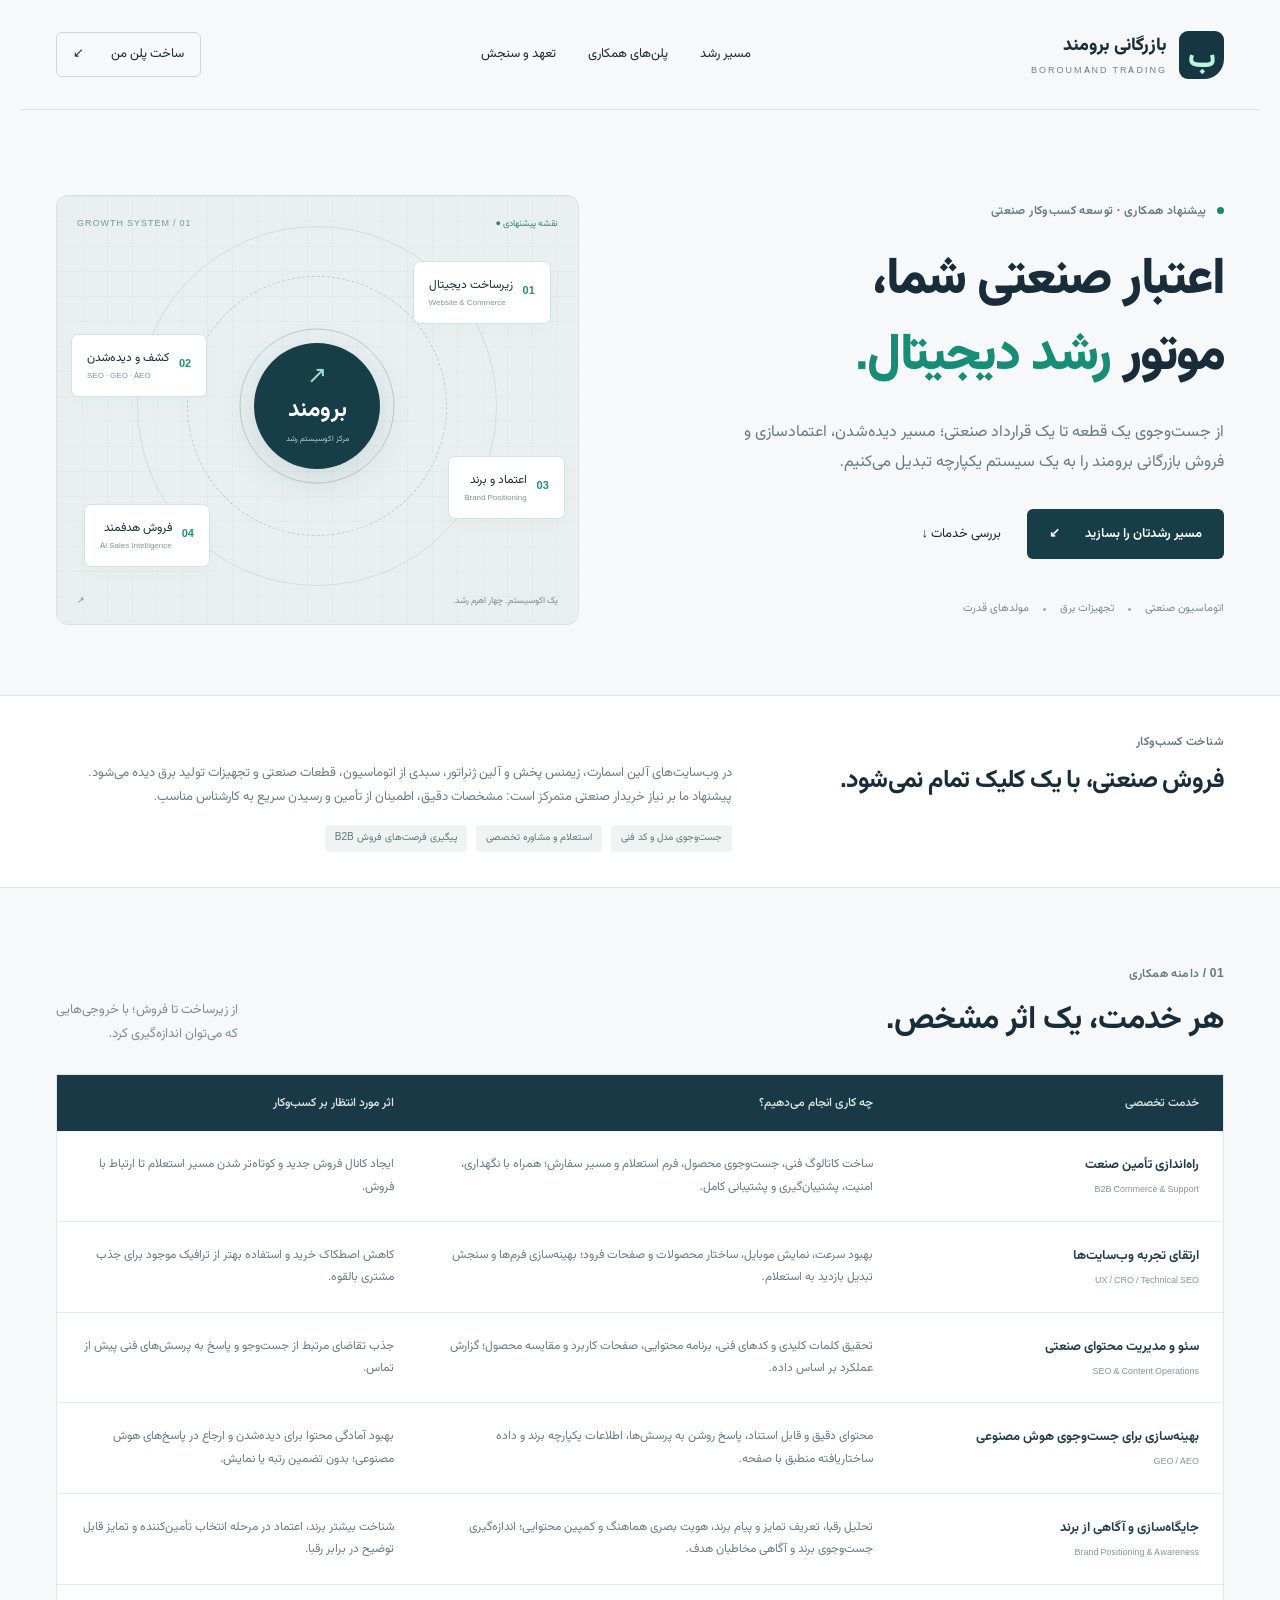
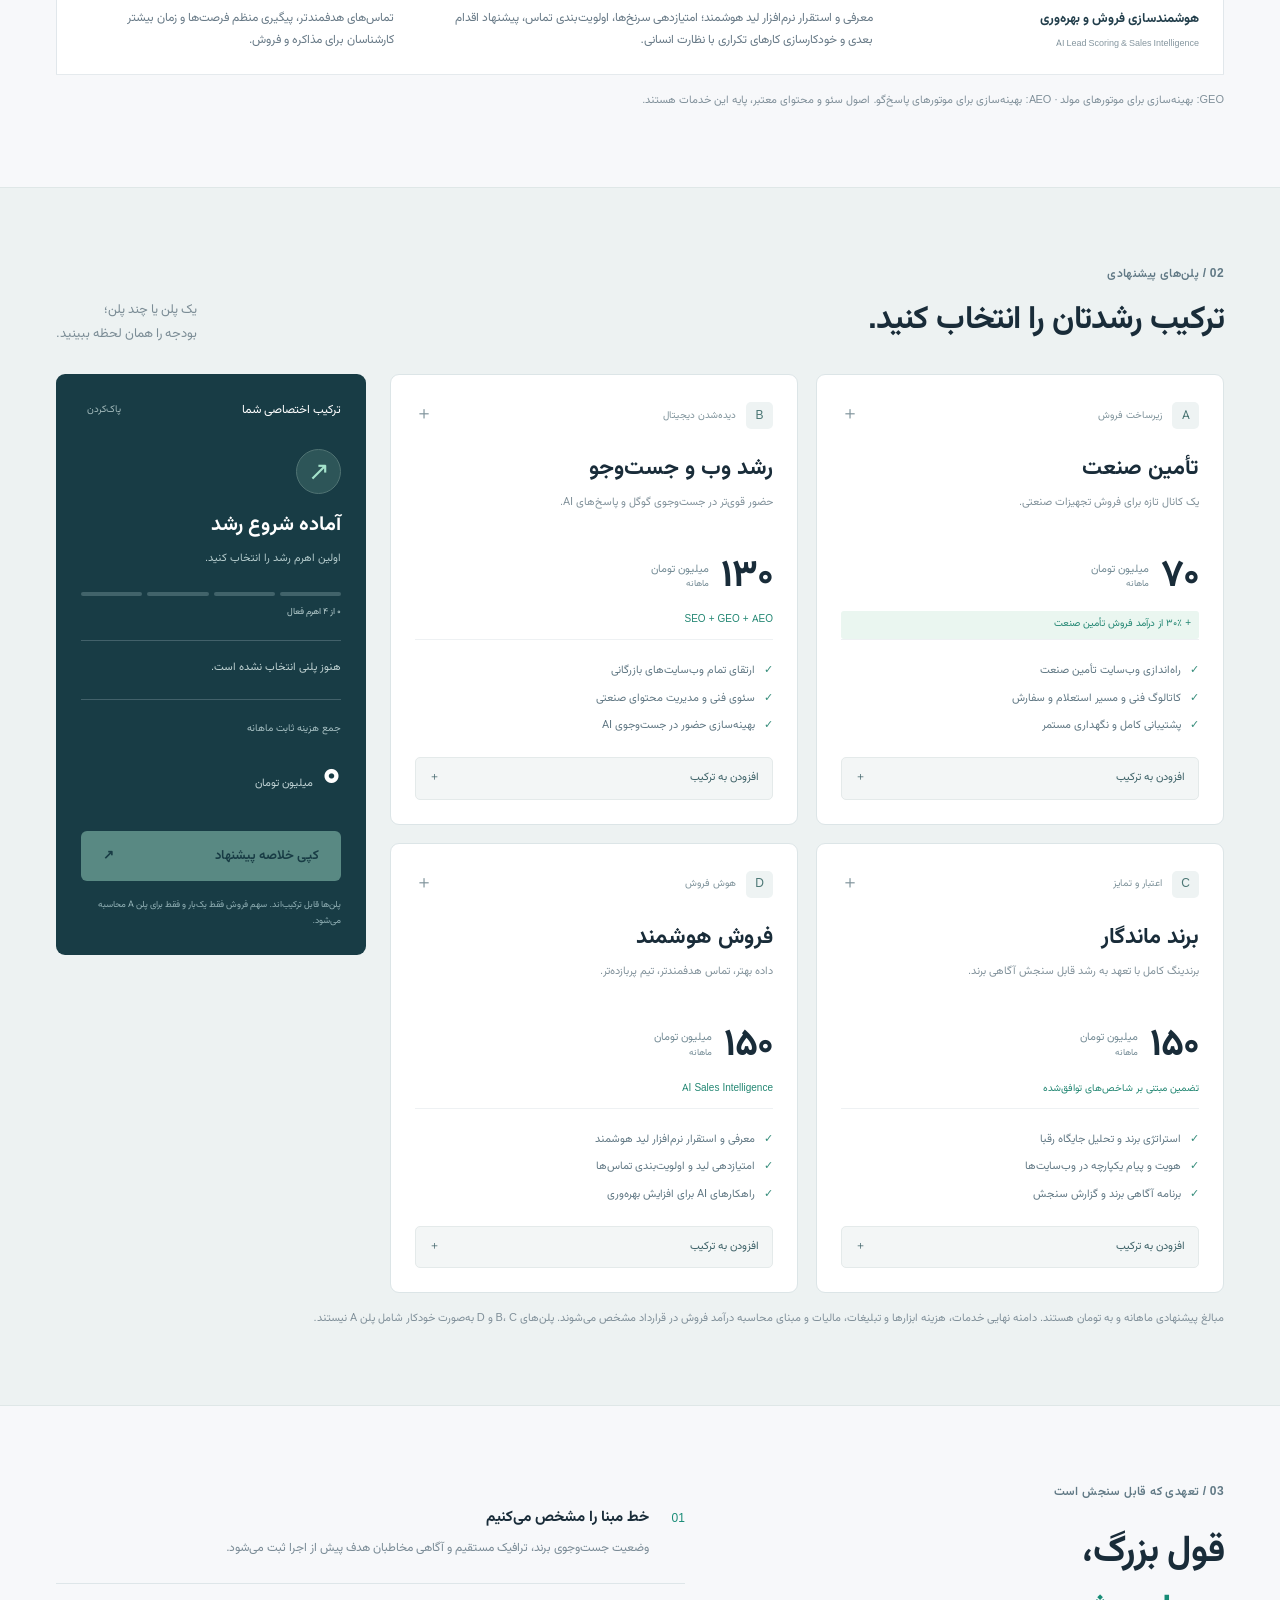
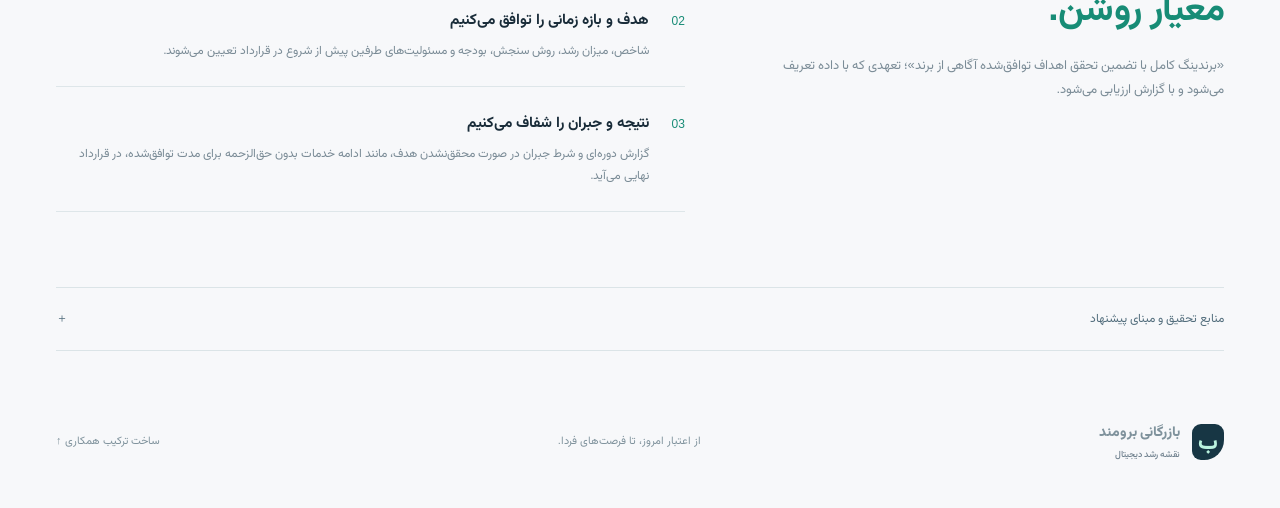
==== index.html @ 5b9aee3d "Replace template with Boroumand digital growth proposal" ====
<!doctype html>
<html lang="fa" dir="rtl">
<head><meta charset="utf-8"><meta name="viewport" content="width=device-width,initial-scale=1"><meta name="robots" content="noindex,nofollow"><meta name="description" content="پیشنهاد همکاری برای توسعه دیجیتال و فروش هوشمند بازرگانی برومند"><title>بازرگانی برومند | نقشه رشد دیجیتال</title><link rel="stylesheet" href="style.css"><script src="app.js" defer></script></head>
<body>
<header class="nav wrap"><a class="brand" href="#"><span class="logo">ب</span><span>بازرگانی برومند<small>BOROUMAND TRADING</small></span></a><nav aria-label="ناوبری اصلی"><a href="#services">مسیر رشد</a><a href="#plans">پلن‌های همکاری</a><a href="#commitment">تعهد و سنجش</a></nav><a class="nav-cta" href="#plans">ساخت پلن من <span>↙</span></a></header>
<main>
<section class="hero wrap"><div class="hero-copy"><p class="eyebrow"><span class="dot"></span> پیشنهاد همکاری · توسعه کسب‌وکار صنعتی</p><h1>اعتبار صنعتی شما،<br>موتور <em>رشد دیجیتال.</em></h1><p class="intro">از جست‌وجوی یک قطعه تا یک قرارداد صنعتی؛ مسیر دیده‌شدن، اعتمادسازی و فروش بازرگانی برومند را به یک سیستم یکپارچه تبدیل می‌کنیم.</p><div class="hero-actions"><a class="primary" href="#plans">مسیر رشدتان را بسازید <span>↙</span></a><a class="text-link" href="#services">بررسی خدمات ↓</a></div><div class="hero-foot"><span>اتوماسیون صنعتی</span><i></i><span>تجهیزات برق</span><i></i><span>مولدهای قدرت</span></div></div><div class="blueprint" aria-label="مسیر پیشنهادی رشد از زیرساخت تا فروش"><div class="diagram-top"><span>GROWTH SYSTEM / 01</span><span class="live">● نقشه پیشنهادی</span></div><div class="orbit o1"></div><div class="orbit o2"></div><div class="orbit o3"></div><div class="core"><span>↗</span><b>برومند</b><small>مرکز اکوسیستم رشد</small></div><div class="node n1"><b>01</b><span>زیرساخت دیجیتال<small>Website & Commerce</small></span></div><div class="node n2"><b>02</b><span>کشف و دیده‌شدن<small>SEO · GEO · AEO</small></span></div><div class="node n3"><b>03</b><span>اعتماد و برند<small>Brand Positioning</small></span></div><div class="node n4"><b>04</b><span>فروش هدفمند<small>AI Sales Intelligence</small></span></div><div class="diagram-bottom">یک اکوسیستم. چهار اهرم رشد. <span>↗</span></div></div></section>
<section class="context"><div class="wrap context-inner"><p class="eyebrow">شناخت کسب‌وکار</p><h2>فروش صنعتی، با یک کلیک تمام نمی‌شود.</h2><p>در وب‌سایت‌های آلین اسمارت، زیمنس پخش و آلین ژنراتور، سبدی از اتوماسیون، قطعات صنعتی و تجهیزات تولید برق دیده می‌شود. پیشنهاد ما بر نیاز خریدار صنعتی متمرکز است: مشخصات دقیق، اطمینان از تأمین و رسیدن سریع به کارشناس مناسب.</p><div class="context-tags"><span>جست‌وجوی مدل و کد فنی</span><span>استعلام و مشاوره تخصصی</span><span>پیگیری فرصت‌های فروش B2B</span></div></div></section>
<section id="services" class="wrap section"><div class="section-heading"><div><p class="eyebrow">01 / دامنه همکاری</p><h2>هر خدمت، یک اثر مشخص.</h2></div><p>از زیرساخت تا فروش؛ با خروجی‌هایی<br>که می‌توان اندازه‌گیری کرد.</p></div><div class="table-scroll"><table><thead><tr><th>خدمت تخصصی</th><th>چه کاری انجام می‌دهیم؟</th><th>اثر مورد انتظار بر کسب‌وکار</th></tr></thead><tbody>
<tr><td><b>راه‌اندازی تأمین صنعت</b><small>B2B Commerce & Support</small></td><td>ساخت کاتالوگ فنی، جست‌وجوی محصول، فرم استعلام و مسیر سفارش؛ همراه با نگهداری، امنیت، پشتیبان‌گیری و پشتیبانی کامل.</td><td>ایجاد کانال فروش جدید و کوتاه‌تر شدن مسیر استعلام تا ارتباط با فروش.</td></tr>
<tr><td><b>ارتقای تجربه وب‌سایت‌ها</b><small>UX / CRO / Technical SEO</small></td><td>بهبود سرعت، نمایش موبایل، ساختار محصولات و صفحات فرود؛ بهینه‌سازی فرم‌ها و سنجش تبدیل بازدید به استعلام.</td><td>کاهش اصطکاک خرید و استفاده بهتر از ترافیک موجود برای جذب مشتری بالقوه.</td></tr>
<tr><td><b>سئو و مدیریت محتوای صنعتی</b><small>SEO & Content Operations</small></td><td>تحقیق کلمات کلیدی و کدهای فنی، برنامه محتوایی، صفحات کاربرد و مقایسه محصول؛ گزارش عملکرد بر اساس داده.</td><td>جذب تقاضای مرتبط از جست‌وجو و پاسخ به پرسش‌های فنی پیش از تماس.</td></tr>
<tr><td><b>بهینه‌سازی برای جست‌وجوی هوش مصنوعی</b><small>GEO / AEO</small></td><td>محتوای دقیق و قابل استناد، پاسخ روشن به پرسش‌ها، اطلاعات یکپارچه برند و داده ساختاریافته منطبق با صفحه.</td><td>بهبود آمادگی محتوا برای دیده‌شدن و ارجاع در پاسخ‌های هوش مصنوعی؛ بدون تضمین رتبه یا نمایش.</td></tr>
<tr><td><b>جایگاه‌سازی و آگاهی از برند</b><small>Brand Positioning & Awareness</small></td><td>تحلیل رقبا، تعریف تمایز و پیام برند، هویت بصری هماهنگ و کمپین محتوایی؛ اندازه‌گیری جست‌وجوی برند و آگاهی مخاطبان هدف.</td><td>شناخت بیشتر برند، اعتماد در مرحله انتخاب تأمین‌کننده و تمایز قابل توضیح در برابر رقبا.</td></tr>
<tr><td><b>هوشمندسازی فروش و بهره‌وری</b><small>AI Lead Scoring & Sales Intelligence</small></td><td>معرفی و استقرار نرم‌افزار لید هوشمند؛ امتیازدهی سرنخ‌ها، اولویت‌بندی تماس، پیشنهاد اقدام بعدی و خودکارسازی کارهای تکراری با نظارت انسانی.</td><td>تماس‌های هدفمندتر، پیگیری منظم فرصت‌ها و زمان بیشتر کارشناسان برای مذاکره و فروش.</td></tr>
</tbody></table></div><p class="table-note">GEO: بهینه‌سازی برای موتورهای مولد · AEO: بهینه‌سازی برای موتورهای پاسخ‌گو. اصول سئو و محتوای معتبر، پایه این خدمات هستند.</p></section>
<section id="plans" class="plans-section"><div class="wrap section"><div class="section-heading"><div><p class="eyebrow">02 / پلن‌های پیشنهادی</p><h2>ترکیب رشدتان را انتخاب کنید.</h2></div><p>یک پلن یا چند پلن؛<br>بودجه را همان لحظه ببینید.</p></div><div class="builder"><div class="plan-grid">
<article class="plan" data-plan="A"><div class="plan-top"><span class="plan-letter">A</span><span>زیرساخت فروش</span><span class="select-indicator">＋</span></div><h3>تأمین صنعت</h3><p>یک کانال تازه برای فروش تجهیزات صنعتی.</p><div class="price"><b>۷۰</b><span>میلیون تومان<small>ماهانه</small></span></div><div class="commission">+ ۳۰٪ از درآمد فروش تأمین صنعت</div><ul><li>راه‌اندازی وب‌سایت تأمین صنعت</li><li>کاتالوگ فنی و مسیر استعلام و سفارش</li><li>پشتیبانی کامل و نگهداری مستمر</li></ul><button class="choose" data-select="A" aria-pressed="false">افزودن به ترکیب <span>＋</span></button></article>
<article class="plan" data-plan="B"><div class="plan-top"><span class="plan-letter">B</span><span>دیده‌شدن دیجیتال</span><span class="select-indicator">＋</span></div><h3>رشد وب و جست‌وجو</h3><p>حضور قوی‌تر در جست‌وجوی گوگل و پاسخ‌های AI.</p><div class="price"><b>۱۳۰</b><span>میلیون تومان<small>ماهانه</small></span></div><div class="plan-label">SEO + GEO + AEO</div><ul><li>ارتقای تمام وب‌سایت‌های بازرگانی</li><li>سئوی فنی و مدیریت محتوای صنعتی</li><li>بهینه‌سازی حضور در جست‌وجوی AI</li></ul><button class="choose" data-select="B" aria-pressed="false">افزودن به ترکیب <span>＋</span></button></article>
<article class="plan" data-plan="C"><div class="plan-top"><span class="plan-letter">C</span><span>اعتبار و تمایز</span><span class="select-indicator">＋</span></div><h3>برند ماندگار</h3><p>برندینگ کامل با تعهد به رشد قابل سنجش آگاهی برند.</p><div class="price"><b>۱۵۰</b><span>میلیون تومان<small>ماهانه</small></span></div><div class="plan-label">تضمین مبتنی بر شاخص‌های توافق‌شده</div><ul><li>استراتژی برند و تحلیل جایگاه رقبا</li><li>هویت و پیام یکپارچه در وب‌سایت‌ها</li><li>برنامه آگاهی برند و گزارش سنجش</li></ul><button class="choose" data-select="C" aria-pressed="false">افزودن به ترکیب <span>＋</span></button></article>
<article class="plan" data-plan="D"><div class="plan-top"><span class="plan-letter">D</span><span>هوش فروش</span><span class="select-indicator">＋</span></div><h3>فروش هوشمند</h3><p>داده بهتر، تماس هدفمندتر، تیم پربازده‌تر.</p><div class="price"><b>۱۵۰</b><span>میلیون تومان<small>ماهانه</small></span></div><div class="plan-label">AI Sales Intelligence</div><ul><li>معرفی و استقرار نرم‌افزار لید هوشمند</li><li>امتیازدهی لید و اولویت‌بندی تماس‌ها</li><li>راهکارهای AI برای افزایش بهره‌وری</li></ul><button class="choose" data-select="D" aria-pressed="false">افزودن به ترکیب <span>＋</span></button></article>
</div><aside class="summary"><div class="summary-head"><span>ترکیب اختصاصی شما</span><button id="reset">پاک‌کردن</button></div><div class="level-icon">↗</div><h3 id="level">آماده شروع رشد</h3><p id="level-description">اولین اهرم رشد را انتخاب کنید.</p><div class="progress" aria-hidden="true"><i></i><i></i><i></i><i></i></div><p class="progress-caption" id="progress-caption">۰ از ۴ اهرم فعال</p><div id="selected-list" class="selected-list">هنوز پلنی انتخاب نشده است.</div><div class="total-label">جمع هزینه ثابت ماهانه</div><div class="total"><b id="total">۰</b><span>میلیون تومان</span></div><p id="revenue-note" hidden>به‌علاوه ۳۰٪ از درآمد فروش تأمین صنعت</p><label class="sales-label" for="sales" id="sales-label" hidden>درآمد ماهانه فرضی تأمین صنعت (میلیون تومان)</label><input id="sales" type="number" min="0" step="1" placeholder="مثلاً ۱۰۰۰" hidden><p id="estimate" hidden></p><button id="copy" class="primary" disabled>کپی خلاصه پیشنهاد <span>↗</span></button><p id="feedback" role="status" aria-live="polite"></p><small class="summary-note">پلن‌ها قابل ترکیب‌اند. سهم فروش فقط یک‌بار و فقط برای پلن A محاسبه می‌شود.</small></aside></div><p class="commercial-note">مبالغ پیشنهادی ماهانه و به تومان هستند. دامنه نهایی خدمات، هزینه ابزارها و تبلیغات، مالیات و مبنای محاسبه درآمد فروش در قرارداد مشخص می‌شوند. پلن‌های B، C و D به‌صورت خودکار شامل پلن A نیستند.</p></div></section>
<section id="commitment" class="wrap section commitment"><div><p class="eyebrow">03 / تعهدی که قابل سنجش است</p><h2>قول بزرگ،<br><em>معیار روشن.</em></h2><p>«برندینگ کامل با تضمین تحقق اهداف توافق‌شده آگاهی از برند»؛ تعهدی که با داده تعریف می‌شود و با گزارش ارزیابی می‌شود.</p></div><div class="steps"><article><span>01</span><div><h3>خط مبنا را مشخص می‌کنیم</h3><p>وضعیت جست‌وجوی برند، ترافیک مستقیم و آگاهی مخاطبان هدف پیش از اجرا ثبت می‌شود.</p></div></article><article><span>02</span><div><h3>هدف و بازه زمانی را توافق می‌کنیم</h3><p>شاخص، میزان رشد، روش سنجش، بودجه و مسئولیت‌های طرفین پیش از شروع در قرارداد تعیین می‌شوند.</p></div></article><article><span>03</span><div><h3>نتیجه و جبران را شفاف می‌کنیم</h3><p>گزارش دوره‌ای و شرط جبران در صورت محقق‌نشدن هدف، مانند ادامه خدمات بدون حق‌الزحمه برای مدت توافق‌شده، در قرارداد نهایی می‌آید.</p></div></article></div></section>
<section class="wrap sources"><details><summary>منابع تحقیق و مبنای پیشنهاد <span>＋</span></summary><p>شناخت حوزه فعالیت از معرفی و کاتالوگ‌های عمومی این وب‌سایت‌ها به‌دست آمده؛ این پیشنهاد ادعای ممیزی فنی یا دسترسی به داده‌های داخلی ندارد.</p><div><a href="https://alinsmart.com/" target="_blank" rel="noopener noreferrer">آلین اسمارت ↗</a><a href="https://siemenspakhsh.ir/" target="_blank" rel="noopener noreferrer">زیمنس پخش ↗</a><a href="https://alingenerator.com/about-us/" target="_blank" rel="noopener noreferrer">آلین ژنراتور ↗</a><a href="https://developers.google.com/search/docs/appearance/ai-features" target="_blank" rel="noopener noreferrer">راهنمای رسمی گوگل برای جست‌وجوی AI ↗</a></div><p>آثار تجاری جدول، اهداف پیشنهادی هستند و نتیجه قطعی یا رتبه تضمین‌شده محسوب نمی‌شوند. «تأمین صنعت» در این پیشنهاد یک پروژه جدید است.</p></details></section>
</main><footer class="wrap"><a class="brand" href="#"><span class="logo">ب</span><span>بازرگانی برومند<small>نقشه رشد دیجیتال</small></span></a><span>از اعتبار امروز، تا فرصت‌های فردا.</span><a href="#plans">ساخت ترکیب همکاری ↑</a></footer>
</body></html>
---- style.css ----
@font-face{font-family:Vazirmatn;src:url('assets/vazirmatn.woff2') format('woff2');font-weight:100 900;font-display:swap}*{box-sizing:border-box}html{scroll-behavior:smooth;scroll-padding-top:30px}body{margin:0;background:#f7f8fa;color:#192c39;font-family:Vazirmatn,Tahoma,sans-serif;line-height:1.85}button,input{font:inherit}a{color:inherit;text-decoration:none}button,a,input{touch-action:manipulation}button{cursor:pointer}button:focus-visible,a:focus-visible,input:focus-visible,summary:focus-visible{outline:3px solid #169f89;outline-offset:5px}.wrap{max-width:1240px;margin:auto;padding-inline:36px}.nav{display:flex;align-items:center;justify-content:space-between;height:110px;border-bottom:1px solid #dce3e7}.brand{display:flex;gap:12px;align-items:center;font-weight:800;font-size:18px}.brand small{display:block;font-size:9px;font-weight:500;letter-spacing:2px;color:#70818e}.logo{display:grid;place-items:center;background:#173644;color:#baf3df;width:45px;height:48px;font-size:31px;border-radius:9px 9px 20px 9px}.nav nav{display:flex;gap:32px;font-size:13px}.nav-cta{border:1px solid #ccd6db;border-radius:6px;padding:9px 16px;font-size:13px}.nav-cta span{margin-right:24px}.hero{display:grid;grid-template-columns:1.1fr 1fr;gap:70px;align-items:center;padding-block:85px 70px}.eyebrow{font-size:12px;font-weight:600;letter-spacing:.4px;color:#617985;margin:0 0 20px}.dot{display:inline-block;width:7px;height:7px;background:#168970;border-radius:50%;margin-left:7px}h1{font-size:clamp(38px,4vw,55px);line-height:1.5;letter-spacing:-1.5px;margin:0 0 22px;font-weight:850}em{font-style:normal;color:#178c76}.intro{font-size:16px;color:#667a86;max-width:510px}.hero-actions{display:flex;gap:26px;align-items:center;margin-top:32px}.primary{background:#173d46;color:white;border:0;border-radius:6px;display:flex;justify-content:space-between;align-items:center;gap:25px;padding:13px 22px;font-size:13px;font-weight:650}.text-link{font-size:13px}.hero-foot{display:flex;gap:14px;align-items:center;font-size:11px;color:#7a8c95;margin-top:40px}.hero-foot i{height:3px;width:3px;background:#9aaab1;border-radius:50%}.blueprint{height:430px;background:#eaf0f0;border:1px solid #d9e3e2;border-radius:12px;position:relative;overflow:hidden;background-image:linear-gradient(#dce6e580 1px,transparent 1px),linear-gradient(90deg,#dce6e580 1px,transparent 1px);background-size:25px 25px}.diagram-top{display:flex;justify-content:space-between;padding:20px;font-size:9px;letter-spacing:1px;direction:ltr;color:#7c9397}.live{color:#278474;letter-spacing:0}.orbit{position:absolute;border:1px solid #b7cdca;border-radius:50%;left:50%;top:49%;transform:translate(-50%,-50%)}.o1{width:155px;height:155px}.o2{width:260px;height:260px;border-style:dashed}.o3{width:360px;height:360px;opacity:.5}.core{position:absolute;left:50%;top:49%;transform:translate(-50%,-50%);width:126px;height:126px;display:flex;flex-direction:column;align-items:center;justify-content:center;background:#173d46;color:white;border-radius:50%;box-shadow:0 10px 35px #173d4620}.core>span{font-size:24px;color:#a4dfcb;line-height:1}.core b{font-size:23px}.core small{font-size:8px;color:#b1cbcb}.node{position:absolute;display:flex;gap:10px;align-items:center;background:#fff;border:1px solid #d6e2e1;padding:12px 15px;border-radius:7px;box-shadow:0 7px 18px #264c4b06;font-size:12px}.node>b{color:#248f7b;font-size:11px}.node small{display:block;font-size:8px;direction:ltr;color:#839496}.n1{top:65px;right:27px}.n2{top:138px;left:14px}.n3{bottom:105px;right:13px}.n4{bottom:57px;left:27px}.diagram-bottom{position:absolute;bottom:14px;right:20px;left:20px;display:flex;justify-content:space-between;font-size:9px;color:#738d90}.context{background:#fff;border-block:1px solid #e0e7eb}.context-inner{padding-block:35px;display:grid;grid-template-columns:1fr 1.6fr;column-gap:70px}.context .eyebrow{grid-column:1/-1;margin-bottom:8px}.context h2{font-size:25px;margin:0}.context p:not(.eyebrow){font-size:13px;color:#6c7d88;margin:0}.context-tags{grid-column:2;display:flex;gap:9px;margin-top:16px;flex-wrap:wrap}.context-tags span{font-size:10px;background:#eff4f3;border-radius:4px;padding:4px 10px;color:#567c73}.section{padding-block:75px}.section-heading{display:flex;justify-content:space-between;align-items:end;margin-bottom:28px}.section-heading .eyebrow{margin-bottom:10px}h2{font-size:32px;line-height:1.6;margin:0;letter-spacing:-.6px}.section-heading>p{font-size:13px;color:#7c8d96;margin:0}table{width:100%;border-collapse:collapse;text-align:right;background:white;font-size:12px;border:1px solid #e1e7eb}th{background:#193946;color:#dceae9;font-weight:500;padding:17px 24px}td{padding:22px 24px;border-bottom:1px solid #e5eaed;color:#687a87;vertical-align:top}td:first-child{width:28%;color:#223e4b}td:nth-child(2){width:41%}td b{display:block;font-size:13px}td small{display:block;font-size:9px;color:#85969f;direction:ltr;text-align:right;margin-top:5px}.table-note,.commercial-note{font-size:11px;color:#80909a;margin:16px 0 0}.plans-section{background:#edf2f2;border-block:1px solid #dfe7e7}.builder{display:grid;grid-template-columns:1fr 310px;gap:24px;align-items:start}.plan-grid{display:grid;grid-template-columns:repeat(2,1fr);gap:18px}.plan{background:#fff;border:1px solid #dce5e7;border-radius:9px;padding:24px;transition:border-color .2s,box-shadow .2s}.plan.selected{border:1px solid #168e77;box-shadow:0 0 0 2px #168e7715}.plan-top{display:flex;align-items:center;gap:10px;font-size:10px;color:#7f939b}.plan-letter{width:27px;height:27px;background:#eef3f3;color:#4c7775;display:grid;place-items:center;border-radius:5px;font-size:12px}.select-indicator{margin-right:auto;font-size:18px}.selected .select-indicator{color:#168e77}.plan h3{font-size:22px;margin:17px 0 3px}.plan>p{font-size:11px;color:#82929b;margin:0;min-height:42px}.price{display:flex;align-items:center;gap:12px;margin-top:15px}.price>b{font-size:38px;line-height:1.4;letter-spacing:-1px}.price>span{font-size:11px;color:#758c96;line-height:1.5}.price small{display:block;font-size:9px}.commission,.plan-label{font-size:10px;color:#238773;margin-top:8px;height:28px}.commission{background:#eaf6f0;padding:4px 8px;border-radius:3px}.plan ul{list-style:none;padding:14px 0;margin:0;border-top:1px solid #eef1f3;font-size:11px;color:#617884}.plan li{margin:7px 0}.plan li:before{content:'✓';color:#368d7b;margin-left:9px}.choose{display:flex;justify-content:space-between;width:100%;background:#f3f6f6;border:1px solid #e4eaea;border-radius:5px;padding:10px 13px;color:#3e6268;font-size:11px}.selected .choose{background:#173d46;color:#fff;border-color:#173d46}.summary{position:sticky;top:24px;background:#183c45;border-radius:9px;padding:25px;color:#fff}.summary-head{display:flex;justify-content:space-between;font-size:12px}.summary-head button{border:0;background:none;color:#a2babb;font-size:10px}.level-icon{background:#2d5558;border:1px solid #507373;width:45px;height:45px;border-radius:50%;display:grid;place-items:center;margin-top:28px;font-size:26px;color:#a5e3cc}.summary h3{font-size:20px;margin:13px 0 5px}.summary>p{font-size:11px;color:#b4cbcc;margin:0 0 15px}.progress{display:flex;gap:5px;margin-top:22px}.progress i{height:4px;flex:1;background:#41636a;border-radius:5px;transition:background .2s}.progress i.active{background:#8ce0ba}.summary .progress-caption{font-size:9px;margin-top:8px}.selected-list{font-size:11px;color:#c1d3d3;border-block:1px solid #42616a;padding-block:17px;margin-block:20px;min-height:60px}.selected-row{display:flex;justify-content:space-between;gap:10px;margin:5px 0}.total-label{font-size:10px;color:#a6bfc2}.total{display:flex;align-items:baseline;gap:9px;margin:3px 0 13px}.total b{font-size:43px;line-height:1.6}.total span{font-size:11px;color:#c0d3d5}.summary .primary{width:100%;margin-top:20px;background:#a9e7ce;color:#183c45}.primary:disabled{opacity:.45;cursor:default}.summary-note{display:block;color:#91b0b5;font-size:9px;margin-top:16px}.sales-label{font-size:10px;color:#b2cbcd}input{width:100%;background:#294d55;color:white;border:1px solid #628188;padding:8px 12px;margin:6px 0;border-radius:4px;direction:rtl}input::placeholder{color:#91acb0}.summary #estimate{color:#a9e7ce;font-size:11px;margin-top:6px}.summary #feedback{color:#a9e7ce;margin:10px 0 0;font-size:10px}.commitment{display:grid;grid-template-columns:1fr 1.4fr;gap:90px}.commitment h2{font-size:37px}.commitment>div>p:last-child{font-size:13px;color:#7b8c97}.steps article{display:flex;gap:22px;padding:23px 0;border-bottom:1px solid #dee6e9}.steps article>span{font-size:12px;color:#198c77;padding-top:4px}.steps h3{font-size:15px;margin:0 0 6px}.steps p{font-size:12px;color:#7a8b96;margin:0}.sources{padding-bottom:50px}.sources details{border-top:1px solid #dbe4e7;border-bottom:1px solid #dbe4e7;padding-block:20px;font-size:11px;color:#7b8d97}.sources summary{cursor:pointer;display:flex;justify-content:space-between;list-style:none;color:#536e7d;font-size:12px}.sources details div{display:flex;gap:24px;flex-wrap:wrap}.sources a{color:#168976;text-decoration:underline;text-underline-offset:4px}footer{display:flex;justify-content:space-between;align-items:center;padding-block:20px 45px;font-size:11px;color:#7f929c}footer .brand{font-size:14px}footer .logo{width:32px;height:36px;font-size:22px}footer .brand small{letter-spacing:0;font-size:9px}[hidden]{display:none!important}@media(max-width:1000px){.hero{gap:25px}.builder{grid-template-columns:1fr 280px}.plan{padding:18px}.wrap{padding-inline:24px}.nav nav{gap:18px}.commitment{gap:40px}}@media(max-width:760px){.wrap{padding-inline:20px}.nav{height:85px}.nav nav{display:none}.brand{font-size:14px}.nav-cta{font-size:10px;padding:8px 10px}.nav-cta span{margin-right:8px}.hero{grid-template-columns:1fr;padding-block:45px;gap:35px}h1{font-size:40px}.intro{font-size:14px}.blueprint{height:390px}.context-inner{grid-template-columns:1fr;gap:15px}.context-tags{grid-column:1}.section{padding-block:45px}h2{font-size:25px}.section-heading{display:block}.section-heading>p{margin-top:12px}.section-heading br{display:none}.table-scroll{overflow-x:auto}table{min-width:680px}td,th{padding:18px}.builder{grid-template-columns:1fr}.summary{position:static}.commitment{grid-template-columns:1fr;gap:10px}.commitment h2{font-size:30px}.commitment h2 br{display:none}footer>span{display:none}footer .brand{font-size:12px}.sources details div{gap:12px}}@media(max-width:420px){.plan-grid{grid-template-columns:1fr}.hero-actions{gap:15px}.primary{padding:12px 16px}.hero-foot{gap:10px;font-size:10px}.blueprint .node{padding:10px}.n1{right:12px}.n2{left:8px}.n3{right:8px}.n4{left:15px}}@media(prefers-reduced-motion:reduce){html{scroll-behavior:auto}*{transition:none!important}}@media print{.nav nav,.nav-cta,.hero-actions,.choose,.summary button,footer>a:last-child{display:none}.summary{position:static}.wrap{max-width:none;padding-inline:10px}.section{padding-block:25px}.hero{padding-block:25px}.plans-section,.context{background:white}.plan,.summary,tr{break-inside:avoid}.summary{color:#173d46;background:#eef4f2}.summary p,.summary-note,.selected-list,.total-label,.total span{color:#47636c}.blueprint{height:350px}}
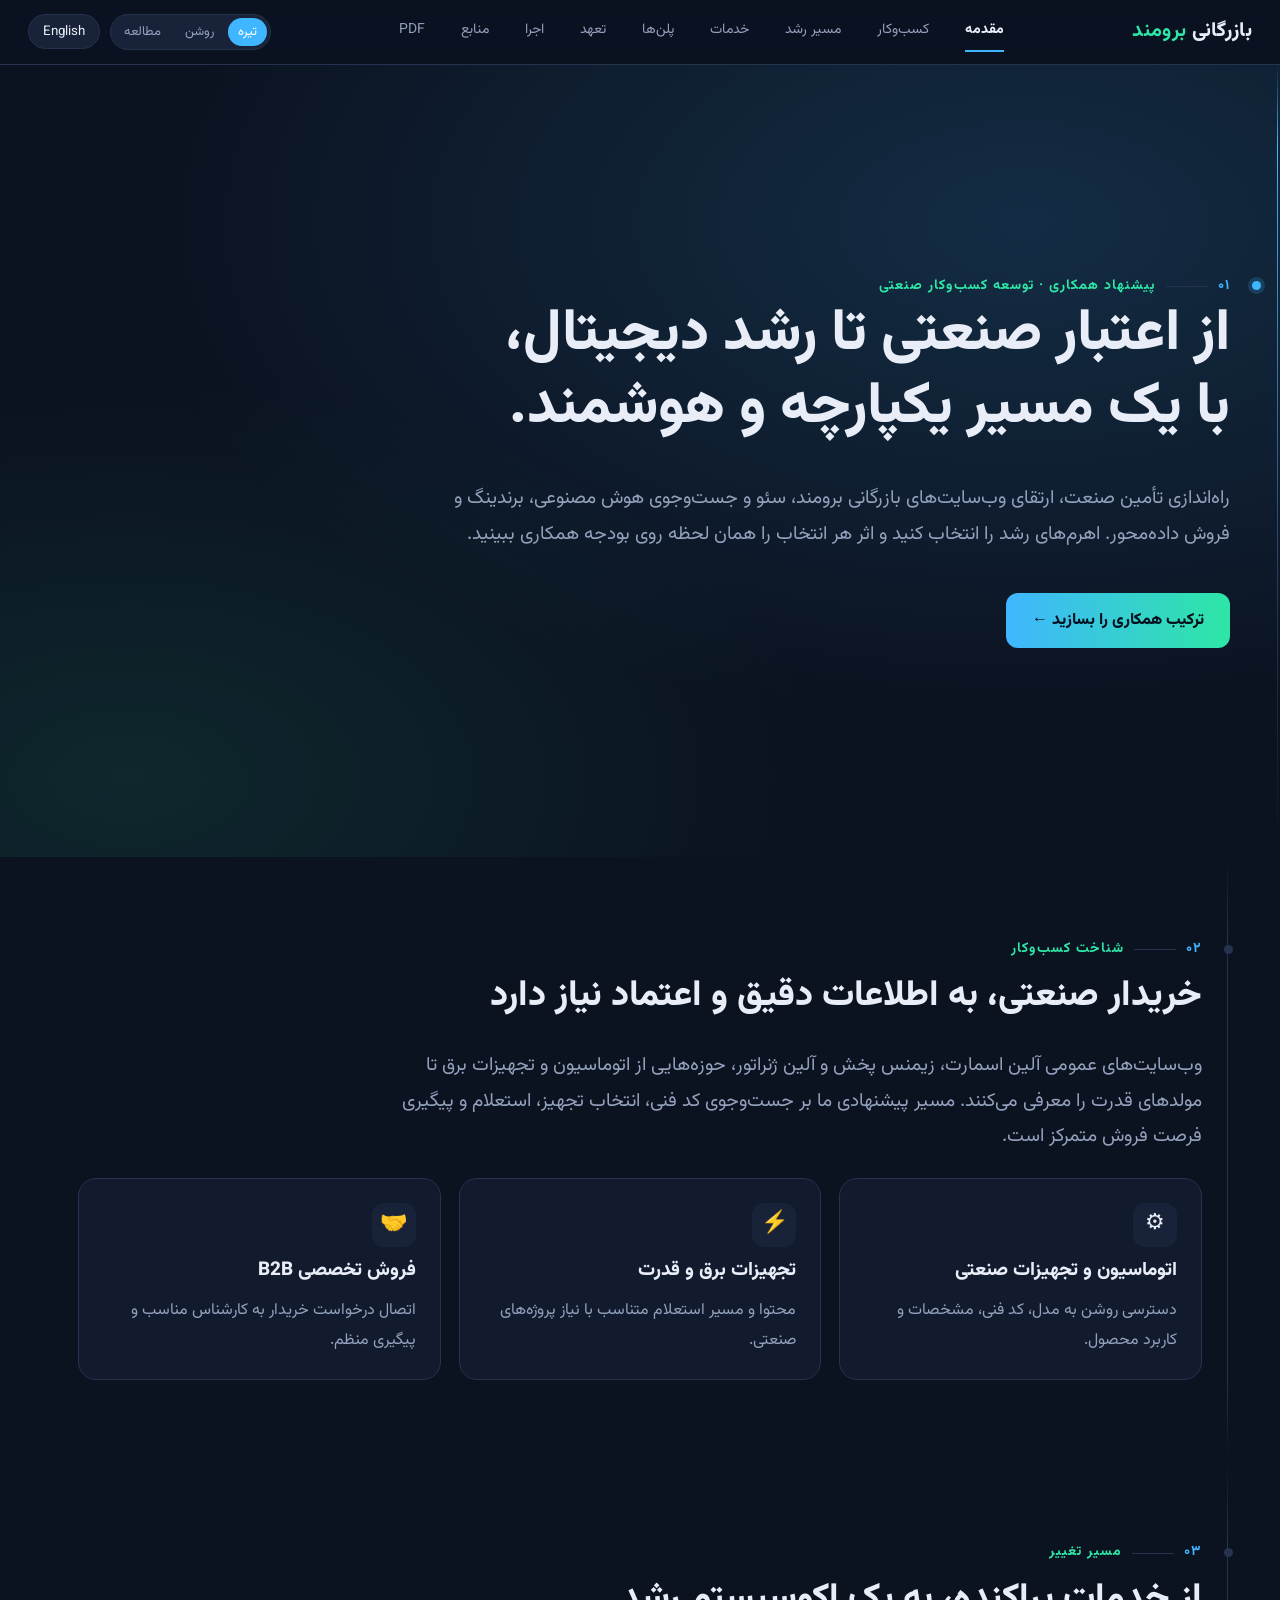
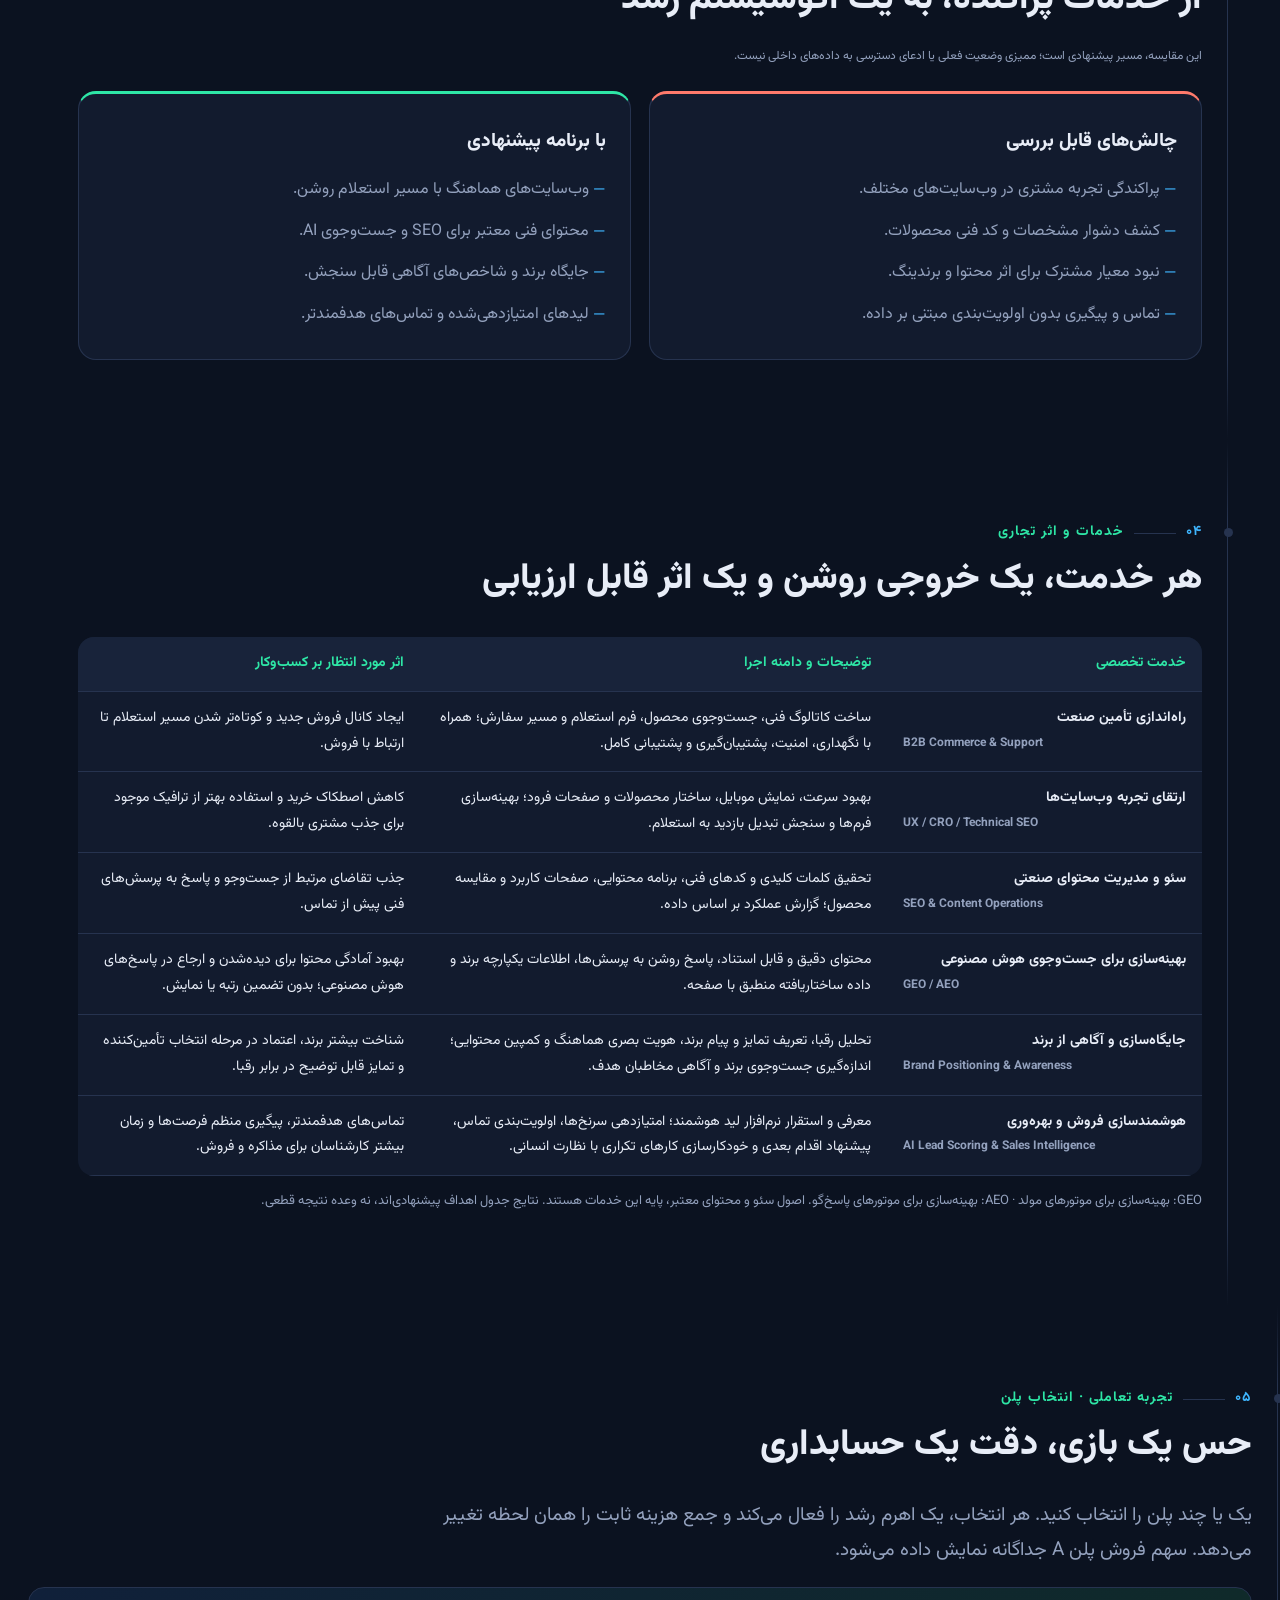
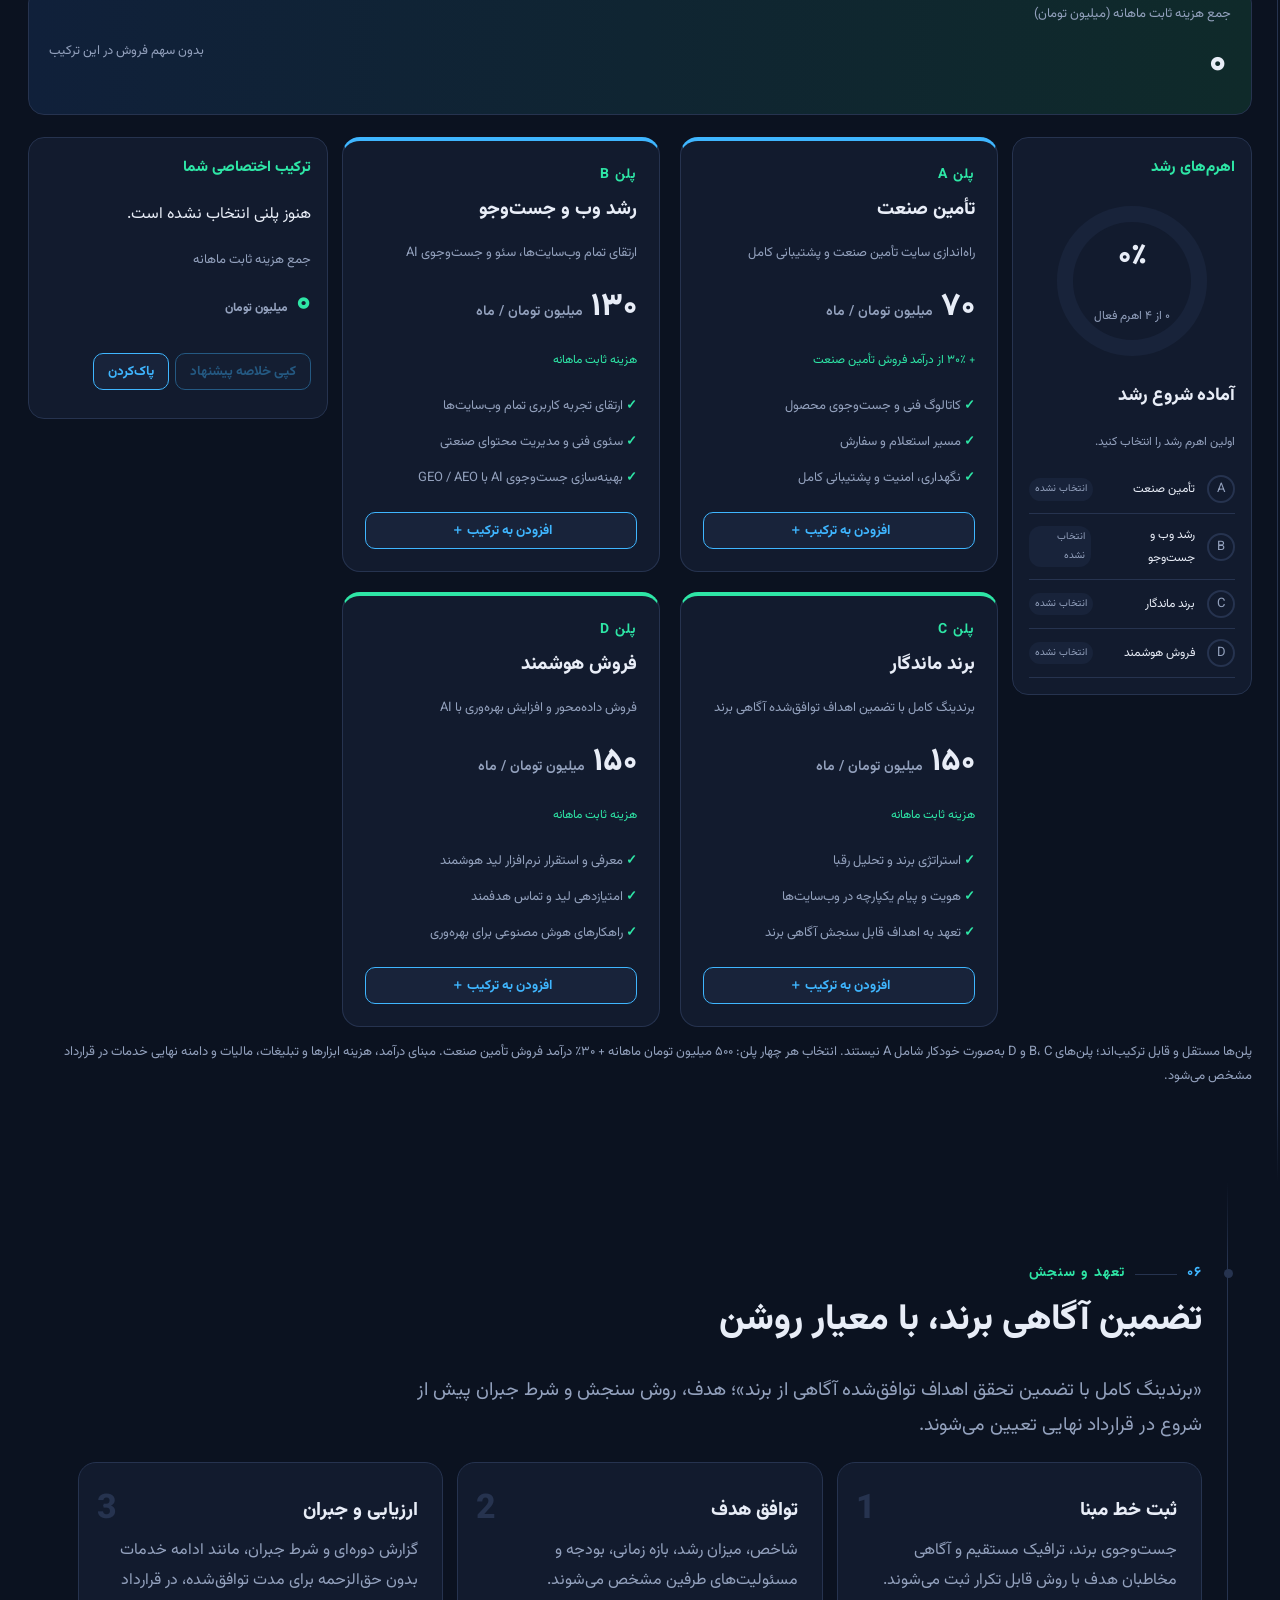
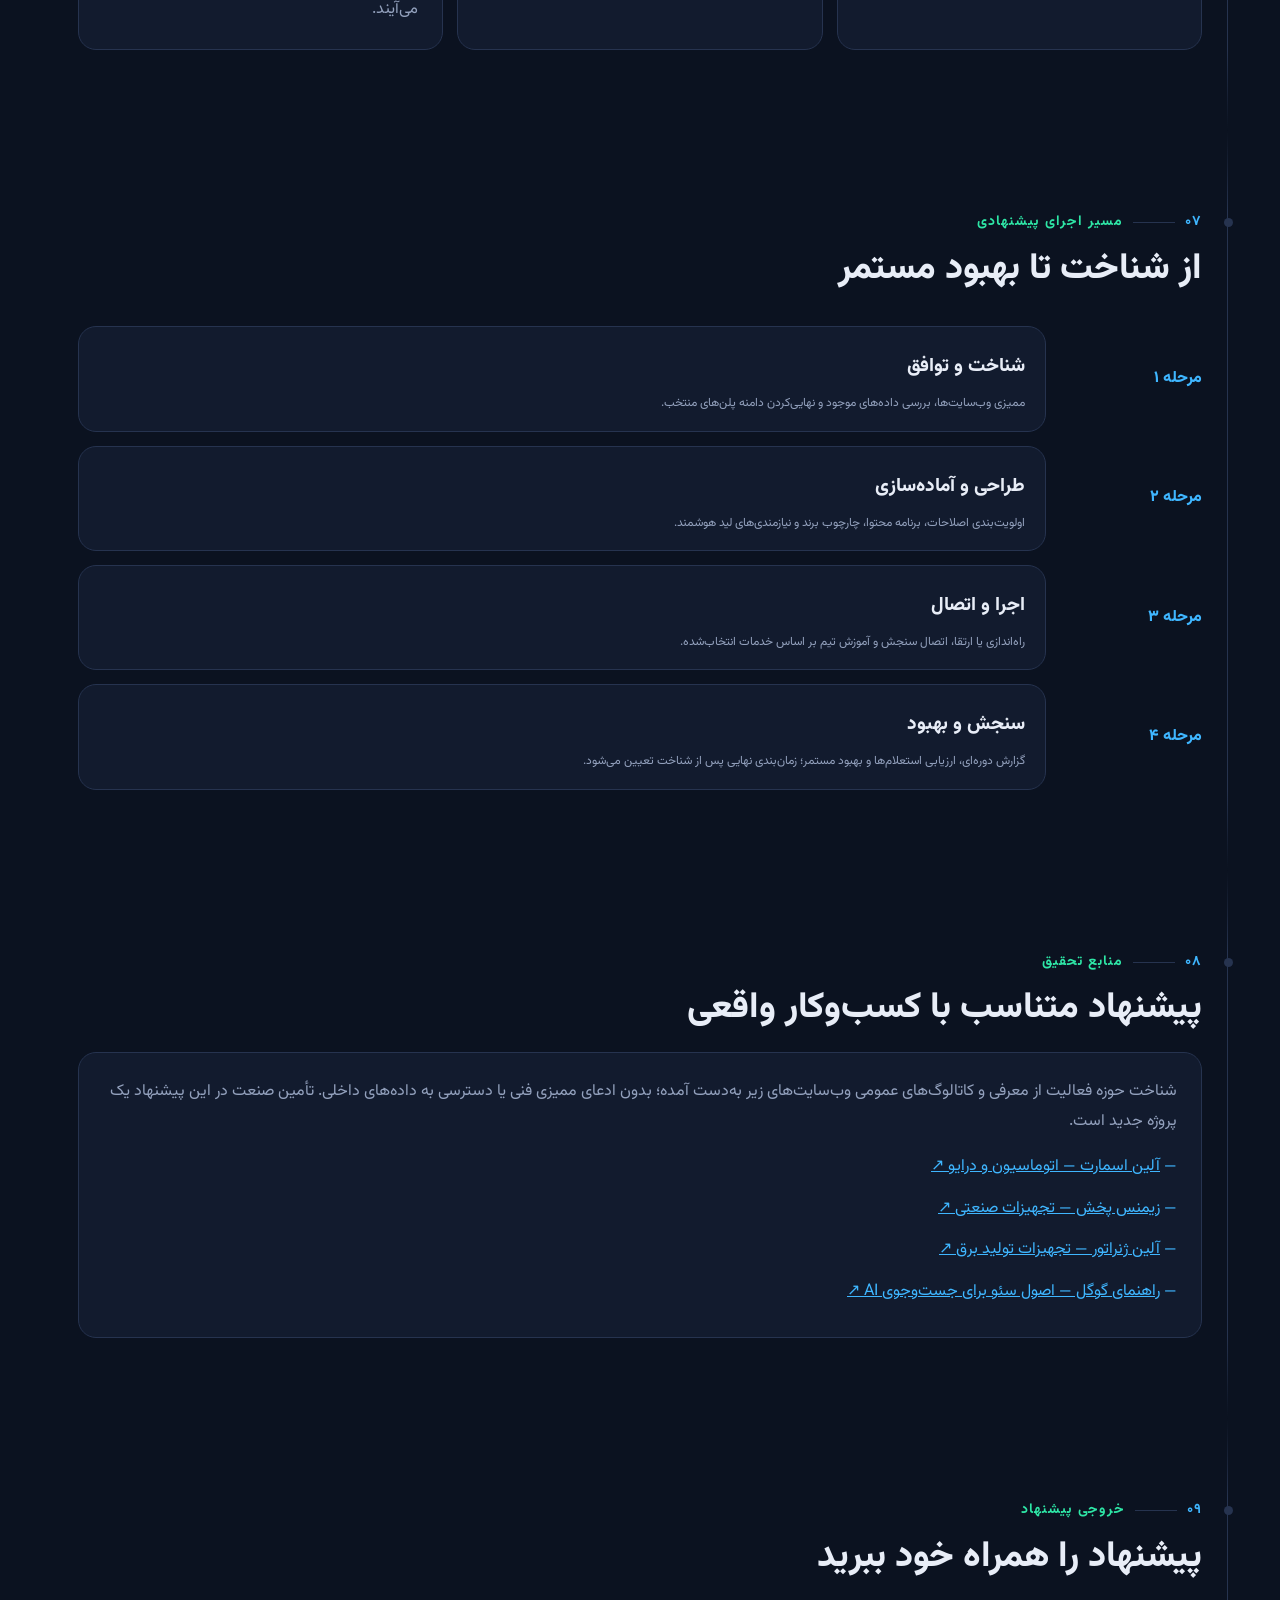
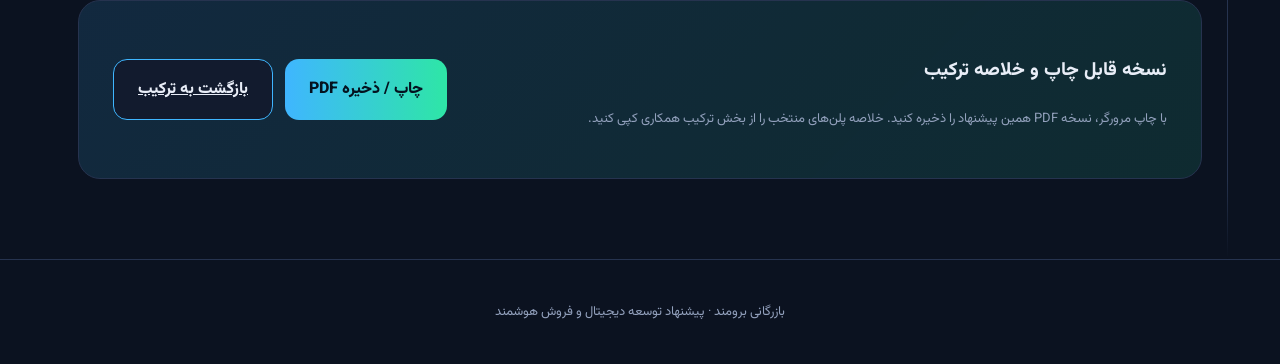
==== commit ad19af03: "Restore exact BuildEasy theme and adapt Boroumand proposal content" ====
--- a/index.html
+++ b/index.html
@@ -1,26 +1,6 @@
-<!doctype html>
-<html lang="fa" dir="rtl">
-<head><meta charset="utf-8"><meta name="viewport" content="width=device-width,initial-scale=1"><meta name="robots" content="noindex,nofollow"><meta name="description" content="پیشنهاد همکاری برای توسعه دیجیتال و فروش هوشمند بازرگانی برومند"><title>بازرگانی برومند | نقشه رشد دیجیتال</title><link rel="stylesheet" href="style.css"><script src="app.js" defer></script></head>
-<body>
-<header class="nav wrap"><a class="brand" href="#"><span class="logo">ب</span><span>بازرگانی برومند<small>BOROUMAND TRADING</small></span></a><nav aria-label="ناوبری اصلی"><a href="#services">مسیر رشد</a><a href="#plans">پلن‌های همکاری</a><a href="#commitment">تعهد و سنجش</a></nav><a class="nav-cta" href="#plans">ساخت پلن من <span>↙</span></a></header>
-<main>
-<section class="hero wrap"><div class="hero-copy"><p class="eyebrow"><span class="dot"></span> پیشنهاد همکاری · توسعه کسب‌وکار صنعتی</p><h1>اعتبار صنعتی شما،<br>موتور <em>رشد دیجیتال.</em></h1><p class="intro">از جست‌وجوی یک قطعه تا یک قرارداد صنعتی؛ مسیر دیده‌شدن، اعتمادسازی و فروش بازرگانی برومند را به یک سیستم یکپارچه تبدیل می‌کنیم.</p><div class="hero-actions"><a class="primary" href="#plans">مسیر رشدتان را بسازید <span>↙</span></a><a class="text-link" href="#services">بررسی خدمات ↓</a></div><div class="hero-foot"><span>اتوماسیون صنعتی</span><i></i><span>تجهیزات برق</span><i></i><span>مولدهای قدرت</span></div></div><div class="blueprint" aria-label="مسیر پیشنهادی رشد از زیرساخت تا فروش"><div class="diagram-top"><span>GROWTH SYSTEM / 01</span><span class="live">● نقشه پیشنهادی</span></div><div class="orbit o1"></div><div class="orbit o2"></div><div class="orbit o3"></div><div class="core"><span>↗</span><b>برومند</b><small>مرکز اکوسیستم رشد</small></div><div class="node n1"><b>01</b><span>زیرساخت دیجیتال<small>Website & Commerce</small></span></div><div class="node n2"><b>02</b><span>کشف و دیده‌شدن<small>SEO · GEO · AEO</small></span></div><div class="node n3"><b>03</b><span>اعتماد و برند<small>Brand Positioning</small></span></div><div class="node n4"><b>04</b><span>فروش هدفمند<small>AI Sales Intelligence</small></span></div><div class="diagram-bottom">یک اکوسیستم. چهار اهرم رشد. <span>↗</span></div></div></section>
-<section class="context"><div class="wrap context-inner"><p class="eyebrow">شناخت کسب‌وکار</p><h2>فروش صنعتی، با یک کلیک تمام نمی‌شود.</h2><p>در وب‌سایت‌های آلین اسمارت، زیمنس پخش و آلین ژنراتور، سبدی از اتوماسیون، قطعات صنعتی و تجهیزات تولید برق دیده می‌شود. پیشنهاد ما بر نیاز خریدار صنعتی متمرکز است: مشخصات دقیق، اطمینان از تأمین و رسیدن سریع به کارشناس مناسب.</p><div class="context-tags"><span>جست‌وجوی مدل و کد فنی</span><span>استعلام و مشاوره تخصصی</span><span>پیگیری فرصت‌های فروش B2B</span></div></div></section>
-<section id="services" class="wrap section"><div class="section-heading"><div><p class="eyebrow">01 / دامنه همکاری</p><h2>هر خدمت، یک اثر مشخص.</h2></div><p>از زیرساخت تا فروش؛ با خروجی‌هایی<br>که می‌توان اندازه‌گیری کرد.</p></div><div class="table-scroll"><table><thead><tr><th>خدمت تخصصی</th><th>چه کاری انجام می‌دهیم؟</th><th>اثر مورد انتظار بر کسب‌وکار</th></tr></thead><tbody>
-<tr><td><b>راه‌اندازی تأمین صنعت</b><small>B2B Commerce & Support</small></td><td>ساخت کاتالوگ فنی، جست‌وجوی محصول، فرم استعلام و مسیر سفارش؛ همراه با نگهداری، امنیت، پشتیبان‌گیری و پشتیبانی کامل.</td><td>ایجاد کانال فروش جدید و کوتاه‌تر شدن مسیر استعلام تا ارتباط با فروش.</td></tr>
-<tr><td><b>ارتقای تجربه وب‌سایت‌ها</b><small>UX / CRO / Technical SEO</small></td><td>بهبود سرعت، نمایش موبایل، ساختار محصولات و صفحات فرود؛ بهینه‌سازی فرم‌ها و سنجش تبدیل بازدید به استعلام.</td><td>کاهش اصطکاک خرید و استفاده بهتر از ترافیک موجود برای جذب مشتری بالقوه.</td></tr>
-<tr><td><b>سئو و مدیریت محتوای صنعتی</b><small>SEO & Content Operations</small></td><td>تحقیق کلمات کلیدی و کدهای فنی، برنامه محتوایی، صفحات کاربرد و مقایسه محصول؛ گزارش عملکرد بر اساس داده.</td><td>جذب تقاضای مرتبط از جست‌وجو و پاسخ به پرسش‌های فنی پیش از تماس.</td></tr>
-<tr><td><b>بهینه‌سازی برای جست‌وجوی هوش مصنوعی</b><small>GEO / AEO</small></td><td>محتوای دقیق و قابل استناد، پاسخ روشن به پرسش‌ها، اطلاعات یکپارچه برند و داده ساختاریافته منطبق با صفحه.</td><td>بهبود آمادگی محتوا برای دیده‌شدن و ارجاع در پاسخ‌های هوش مصنوعی؛ بدون تضمین رتبه یا نمایش.</td></tr>
-<tr><td><b>جایگاه‌سازی و آگاهی از برند</b><small>Brand Positioning & Awareness</small></td><td>تحلیل رقبا، تعریف تمایز و پیام برند، هویت بصری هماهنگ و کمپین محتوایی؛ اندازه‌گیری جست‌وجوی برند و آگاهی مخاطبان هدف.</td><td>شناخت بیشتر برند، اعتماد در مرحله انتخاب تأمین‌کننده و تمایز قابل توضیح در برابر رقبا.</td></tr>
-<tr><td><b>هوشمندسازی فروش و بهره‌وری</b><small>AI Lead Scoring & Sales Intelligence</small></td><td>معرفی و استقرار نرم‌افزار لید هوشمند؛ امتیازدهی سرنخ‌ها، اولویت‌بندی تماس، پیشنهاد اقدام بعدی و خودکارسازی کارهای تکراری با نظارت انسانی.</td><td>تماس‌های هدفمندتر، پیگیری منظم فرصت‌ها و زمان بیشتر کارشناسان برای مذاکره و فروش.</td></tr>
-</tbody></table></div><p class="table-note">GEO: بهینه‌سازی برای موتورهای مولد · AEO: بهینه‌سازی برای موتورهای پاسخ‌گو. اصول سئو و محتوای معتبر، پایه این خدمات هستند.</p></section>
-<section id="plans" class="plans-section"><div class="wrap section"><div class="section-heading"><div><p class="eyebrow">02 / پلن‌های پیشنهادی</p><h2>ترکیب رشدتان را انتخاب کنید.</h2></div><p>یک پلن یا چند پلن؛<br>بودجه را همان لحظه ببینید.</p></div><div class="builder"><div class="plan-grid">
-<article class="plan" data-plan="A"><div class="plan-top"><span class="plan-letter">A</span><span>زیرساخت فروش</span><span class="select-indicator">＋</span></div><h3>تأمین صنعت</h3><p>یک کانال تازه برای فروش تجهیزات صنعتی.</p><div class="price"><b>۷۰</b><span>میلیون تومان<small>ماهانه</small></span></div><div class="commission">+ ۳۰٪ از درآمد فروش تأمین صنعت</div><ul><li>راه‌اندازی وب‌سایت تأمین صنعت</li><li>کاتالوگ فنی و مسیر استعلام و سفارش</li><li>پشتیبانی کامل و نگهداری مستمر</li></ul><button class="choose" data-select="A" aria-pressed="false">افزودن به ترکیب <span>＋</span></button></article>
-<article class="plan" data-plan="B"><div class="plan-top"><span class="plan-letter">B</span><span>دیده‌شدن دیجیتال</span><span class="select-indicator">＋</span></div><h3>رشد وب و جست‌وجو</h3><p>حضور قوی‌تر در جست‌وجوی گوگل و پاسخ‌های AI.</p><div class="price"><b>۱۳۰</b><span>میلیون تومان<small>ماهانه</small></span></div><div class="plan-label">SEO + GEO + AEO</div><ul><li>ارتقای تمام وب‌سایت‌های بازرگانی</li><li>سئوی فنی و مدیریت محتوای صنعتی</li><li>بهینه‌سازی حضور در جست‌وجوی AI</li></ul><button class="choose" data-select="B" aria-pressed="false">افزودن به ترکیب <span>＋</span></button></article>
-<article class="plan" data-plan="C"><div class="plan-top"><span class="plan-letter">C</span><span>اعتبار و تمایز</span><span class="select-indicator">＋</span></div><h3>برند ماندگار</h3><p>برندینگ کامل با تعهد به رشد قابل سنجش آگاهی برند.</p><div class="price"><b>۱۵۰</b><span>میلیون تومان<small>ماهانه</small></span></div><div class="plan-label">تضمین مبتنی بر شاخص‌های توافق‌شده</div><ul><li>استراتژی برند و تحلیل جایگاه رقبا</li><li>هویت و پیام یکپارچه در وب‌سایت‌ها</li><li>برنامه آگاهی برند و گزارش سنجش</li></ul><button class="choose" data-select="C" aria-pressed="false">افزودن به ترکیب <span>＋</span></button></article>
-<article class="plan" data-plan="D"><div class="plan-top"><span class="plan-letter">D</span><span>هوش فروش</span><span class="select-indicator">＋</span></div><h3>فروش هوشمند</h3><p>داده بهتر، تماس هدفمندتر، تیم پربازده‌تر.</p><div class="price"><b>۱۵۰</b><span>میلیون تومان<small>ماهانه</small></span></div><div class="plan-label">AI Sales Intelligence</div><ul><li>معرفی و استقرار نرم‌افزار لید هوشمند</li><li>امتیازدهی لید و اولویت‌بندی تماس‌ها</li><li>راهکارهای AI برای افزایش بهره‌وری</li></ul><button class="choose" data-select="D" aria-pressed="false">افزودن به ترکیب <span>＋</span></button></article>
-</div><aside class="summary"><div class="summary-head"><span>ترکیب اختصاصی شما</span><button id="reset">پاک‌کردن</button></div><div class="level-icon">↗</div><h3 id="level">آماده شروع رشد</h3><p id="level-description">اولین اهرم رشد را انتخاب کنید.</p><div class="progress" aria-hidden="true"><i></i><i></i><i></i><i></i></div><p class="progress-caption" id="progress-caption">۰ از ۴ اهرم فعال</p><div id="selected-list" class="selected-list">هنوز پلنی انتخاب نشده است.</div><div class="total-label">جمع هزینه ثابت ماهانه</div><div class="total"><b id="total">۰</b><span>میلیون تومان</span></div><p id="revenue-note" hidden>به‌علاوه ۳۰٪ از درآمد فروش تأمین صنعت</p><label class="sales-label" for="sales" id="sales-label" hidden>درآمد ماهانه فرضی تأمین صنعت (میلیون تومان)</label><input id="sales" type="number" min="0" step="1" placeholder="مثلاً ۱۰۰۰" hidden><p id="estimate" hidden></p><button id="copy" class="primary" disabled>کپی خلاصه پیشنهاد <span>↗</span></button><p id="feedback" role="status" aria-live="polite"></p><small class="summary-note">پلن‌ها قابل ترکیب‌اند. سهم فروش فقط یک‌بار و فقط برای پلن A محاسبه می‌شود.</small></aside></div><p class="commercial-note">مبالغ پیشنهادی ماهانه و به تومان هستند. دامنه نهایی خدمات، هزینه ابزارها و تبلیغات، مالیات و مبنای محاسبه درآمد فروش در قرارداد مشخص می‌شوند. پلن‌های B، C و D به‌صورت خودکار شامل پلن A نیستند.</p></div></section>
-<section id="commitment" class="wrap section commitment"><div><p class="eyebrow">03 / تعهدی که قابل سنجش است</p><h2>قول بزرگ،<br><em>معیار روشن.</em></h2><p>«برندینگ کامل با تضمین تحقق اهداف توافق‌شده آگاهی از برند»؛ تعهدی که با داده تعریف می‌شود و با گزارش ارزیابی می‌شود.</p></div><div class="steps"><article><span>01</span><div><h3>خط مبنا را مشخص می‌کنیم</h3><p>وضعیت جست‌وجوی برند، ترافیک مستقیم و آگاهی مخاطبان هدف پیش از اجرا ثبت می‌شود.</p></div></article><article><span>02</span><div><h3>هدف و بازه زمانی را توافق می‌کنیم</h3><p>شاخص، میزان رشد، روش سنجش، بودجه و مسئولیت‌های طرفین پیش از شروع در قرارداد تعیین می‌شوند.</p></div></article><article><span>03</span><div><h3>نتیجه و جبران را شفاف می‌کنیم</h3><p>گزارش دوره‌ای و شرط جبران در صورت محقق‌نشدن هدف، مانند ادامه خدمات بدون حق‌الزحمه برای مدت توافق‌شده، در قرارداد نهایی می‌آید.</p></div></article></div></section>
-<section class="wrap sources"><details><summary>منابع تحقیق و مبنای پیشنهاد <span>＋</span></summary><p>شناخت حوزه فعالیت از معرفی و کاتالوگ‌های عمومی این وب‌سایت‌ها به‌دست آمده؛ این پیشنهاد ادعای ممیزی فنی یا دسترسی به داده‌های داخلی ندارد.</p><div><a href="https://alinsmart.com/" target="_blank" rel="noopener noreferrer">آلین اسمارت ↗</a><a href="https://siemenspakhsh.ir/" target="_blank" rel="noopener noreferrer">زیمنس پخش ↗</a><a href="https://alingenerator.com/about-us/" target="_blank" rel="noopener noreferrer">آلین ژنراتور ↗</a><a href="https://developers.google.com/search/docs/appearance/ai-features" target="_blank" rel="noopener noreferrer">راهنمای رسمی گوگل برای جست‌وجوی AI ↗</a></div><p>آثار تجاری جدول، اهداف پیشنهادی هستند و نتیجه قطعی یا رتبه تضمین‌شده محسوب نمی‌شوند. «تأمین صنعت» در این پیشنهاد یک پروژه جدید است.</p></details></section>
-</main><footer class="wrap"><a class="brand" href="#"><span class="logo">ب</span><span>بازرگانی برومند<small>نقشه رشد دیجیتال</small></span></a><span>از اعتبار امروز، تا فرصت‌های فردا.</span><a href="#plans">ساخت ترکیب همکاری ↑</a></footer>
-</body></html>
+<!doctype html><html lang="fa" dir="rtl" data-theme="dark"><head><meta charset="utf-8"><meta name="viewport" content="width=device-width,initial-scale=1"><meta name="robots" content="noindex,nofollow"><title>بازرگانی برومند | پیشنهاد رشد دیجیتال</title><link rel="stylesheet" href="style.css"><script src="app.js" defer></script></head><body class="fa"><header class="top">
+  <div class="logo"><span class="fa">بازرگانی <b>برومند</b></span><span class="en">Boroumand<b> Trading</b></span></div>
+  <nav class="tabs" id="tabs"></nav>
+  <div class="tools"><div class="themes" id="themes"><button data-t="dark"><span class="fa">تیره</span><span class="en">Dark</span></button><button data-t="light"><span class="fa">روشن</span><span class="en">Light</span></button><button data-t="read"><span class="fa">مطالعه</span><span class="en">Reading</span></button></div>
+  <button class="lang" onclick="setLang(document.body.classList.contains('fa')?'en':'fa')"><span class="fa">English</span><span class="en">فارسی</span></button></div>
+</header><main><section class="hero" id="intro"><div class="kicker"><span class="fa">پیشنهاد همکاری · توسعه کسب‌وکار صنعتی</span><span class="en">Partnership proposal · Industrial business growth</span></div><h1><span class="fa">از اعتبار صنعتی تا رشد دیجیتال،<br>با یک مسیر یکپارچه و هوشمند.</span><span class="en">From industrial expertise to digital growth —<br>one connected, intelligent path.</span></h1><p class="lead"><span class="fa">راه‌اندازی تأمین صنعت، ارتقای وب‌سایت‌های بازرگانی برومند، سئو و جست‌وجوی هوش مصنوعی، برندینگ و فروش داده‌محور. اهرم‌های رشد را انتخاب کنید و اثر هر انتخاب را همان لحظه روی بودجه همکاری ببینید.</span><span class="en">Launch Tamin Sanat, upgrade Boroumand’s websites, improve SEO and AI search readiness, build brand awareness, and enable data-driven sales. Choose your growth levers and see the monthly budget update instantly.</span></p><div><a class="btn" href="#demo"><span class="fa">ترکیب همکاری را بسازید ←</span><span class="en">Build your partnership mix →</span></a></div></section><section id="business"><div class="kicker"><span class="fa">شناخت کسب‌وکار</span><span class="en">Business context</span></div><h2><span class="fa">خریدار صنعتی، به اطلاعات دقیق و اعتماد نیاز دارد</span><span class="en">Industrial buyers need technical clarity and trust</span></h2><p class="lead"><span class="fa">وب‌سایت‌های عمومی آلین اسمارت، زیمنس پخش و آلین ژنراتور، حوزه‌هایی از اتوماسیون و تجهیزات برق تا مولدهای قدرت را معرفی می‌کنند. مسیر پیشنهادی ما بر جست‌وجوی کد فنی، انتخاب تجهیز، استعلام و پیگیری فرصت فروش متمرکز است.</span><span class="en">The public Alin Smart, Siemens Pakhsh and Alin Generator websites cover automation, electrical equipment and power generation. This proposal focuses on technical product discovery, equipment selection, quotation requests and sales follow-up.</span></p><div class="grid g3" style="margin-top:24px"><div class="card"><div class="ico">⚙</div><h3><span class="fa">اتوماسیون و تجهیزات صنعتی</span><span class="en">Industrial automation</span></h3><p><span class="fa">دسترسی روشن به مدل، کد فنی، مشخصات و کاربرد محصول.</span><span class="en">Clear access to models, part numbers, specifications and applications.</span></p></div><div class="card"><div class="ico">⚡</div><h3><span class="fa">تجهیزات برق و قدرت</span><span class="en">Electrical & power equipment</span></h3><p><span class="fa">محتوا و مسیر استعلام متناسب با نیاز پروژه‌های صنعتی.</span><span class="en">Content and quotation journeys tailored to industrial projects.</span></p></div><div class="card"><div class="ico">🤝</div><h3><span class="fa">فروش تخصصی B2B</span><span class="en">Specialist B2B sales</span></h3><p><span class="fa">اتصال درخواست خریدار به کارشناس مناسب و پیگیری منظم.</span><span class="en">Route buyer inquiries to the right specialist and follow up consistently.</span></p></div></div></section><section id="value"><div class="kicker"><span class="fa">مسیر تغییر</span><span class="en">The growth path</span></div><h2><span class="fa">از خدمات پراکنده، به یک اکوسیستم رشد</span><span class="en">From separate activities to a connected growth system</span></h2><p class="small"><span class="fa">این مقایسه، مسیر پیشنهادی است؛ ممیزی وضعیت فعلی یا ادعای دسترسی به داده‌های داخلی نیست.</span><span class="en">This is a proposed direction, not a completed audit or a claim of access to internal data.</span></p><div class="grid g2" style="margin-top:24px"><div class="card today"><h3><span class="fa">چالش‌های قابل بررسی</span><span class="en">Challenges to assess</span></h3><ul class="chk"><li><span class="fa">پراکندگی تجربه مشتری در وب‌سایت‌های مختلف.</span><span class="en">Inconsistent customer journeys across websites.</span></li><li><span class="fa">کشف دشوار مشخصات و کد فنی محصولات.</span><span class="en">Hard-to-find specifications and part numbers.</span></li><li><span class="fa">نبود معیار مشترک برای اثر محتوا و برندینگ.</span><span class="en">No shared measurement framework for content and branding.</span></li><li><span class="fa">تماس و پیگیری بدون اولویت‌بندی مبتنی بر داده.</span><span class="en">Calls and follow-ups without data-driven prioritization.</span></li></ul></div><div class="card tomorrow"><h3><span class="fa">با برنامه پیشنهادی</span><span class="en">With the proposed program</span></h3><ul class="chk"><li><span class="fa">وب‌سایت‌های هماهنگ با مسیر استعلام روشن.</span><span class="en">Aligned websites with clear quotation journeys.</span></li><li><span class="fa">محتوای فنی معتبر برای SEO و جست‌وجوی AI.</span><span class="en">Reliable technical content for SEO and AI search.</span></li><li><span class="fa">جایگاه برند و شاخص‌های آگاهی قابل سنجش.</span><span class="en">Clear brand positioning and measurable awareness indicators.</span></li><li><span class="fa">لیدهای امتیازدهی‌شده و تماس‌های هدفمندتر.</span><span class="en">Scored leads and more focused sales calls.</span></li></ul></div></div></section><section id="services"><div class="kicker"><span class="fa">خدمات و اثر تجاری</span><span class="en">Services & business impact</span></div><h2><span class="fa">هر خدمت، یک خروجی روشن و یک اثر قابل ارزیابی</span><span class="en">Every service has a clear output and a measurable direction</span></h2><div class="table-wrap" style="margin-top:24px"><table class="tt"><thead><tr><th><span class="fa">خدمت تخصصی</span><span class="en">Specialist service</span></th><th><span class="fa">توضیحات و دامنه اجرا</span><span class="en">Description & scope</span></th><th><span class="fa">اثر مورد انتظار بر کسب‌وکار</span><span class="en">Expected business impact</span></th></tr></thead><tbody><tr><td><span class="fa">راه‌اندازی تأمین صنعت</span><span class="en">Tamin Sanat launch</span><div class="small" dir="ltr">B2B Commerce & Support</div></td><td><span class="fa">ساخت کاتالوگ فنی، جست‌وجوی محصول، فرم استعلام و مسیر سفارش؛ همراه با نگهداری، امنیت، پشتیبان‌گیری و پشتیبانی کامل.</span><span class="en">Technical catalog, product search, quotation and order flows, with maintenance, security, backups and full support.</span></td><td><span class="fa">ایجاد کانال فروش جدید و کوتاه‌تر شدن مسیر استعلام تا ارتباط با فروش.</span><span class="en">A new sales channel and a shorter path from inquiry to the sales team.</span></td></tr><tr><td><span class="fa">ارتقای تجربه وب‌سایت‌ها</span><span class="en">Website experience upgrades</span><div class="small" dir="ltr">UX / CRO / Technical SEO</div></td><td><span class="fa">بهبود سرعت، نمایش موبایل، ساختار محصولات و صفحات فرود؛ بهینه‌سازی فرم‌ها و سنجش تبدیل بازدید به استعلام.</span><span class="en">Improve speed, mobile usability, product structures, landing pages and forms; measure visitor-to-inquiry conversion.</span></td><td><span class="fa">کاهش اصطکاک خرید و استفاده بهتر از ترافیک موجود برای جذب مشتری بالقوه.</span><span class="en">Reduce buying friction and generate more qualified inquiries from existing traffic.</span></td></tr><tr><td><span class="fa">سئو و مدیریت محتوای صنعتی</span><span class="en">Industrial SEO & content operations</span><div class="small" dir="ltr">SEO & Content Operations</div></td><td><span class="fa">تحقیق کلمات کلیدی و کدهای فنی، برنامه محتوایی، صفحات کاربرد و مقایسه محصول؛ گزارش عملکرد بر اساس داده.</span><span class="en">Research keywords and part numbers; plan technical, application and comparison content; report performance using data.</span></td><td><span class="fa">جذب تقاضای مرتبط از جست‌وجو و پاسخ به پرسش‌های فنی پیش از تماس.</span><span class="en">Capture relevant search demand and answer technical questions before contact.</span></td></tr><tr><td><span class="fa">بهینه‌سازی برای جست‌وجوی هوش مصنوعی</span><span class="en">AI search readiness</span><div class="small" dir="ltr">GEO / AEO</div></td><td><span class="fa">محتوای دقیق و قابل استناد، پاسخ روشن به پرسش‌ها، اطلاعات یکپارچه برند و داده ساختاریافته منطبق با صفحه.</span><span class="en">Create accurate, referenceable answers, consistent brand information and structured data matching visible content.</span></td><td><span class="fa">بهبود آمادگی محتوا برای دیده‌شدن و ارجاع در پاسخ‌های هوش مصنوعی؛ بدون تضمین رتبه یا نمایش.</span><span class="en">Improve readiness for AI search citations and visibility, without guaranteeing rankings or inclusion.</span></td></tr><tr><td><span class="fa">جایگاه‌سازی و آگاهی از برند</span><span class="en">Brand positioning & awareness</span><div class="small" dir="ltr">Brand Positioning & Awareness</div></td><td><span class="fa">تحلیل رقبا، تعریف تمایز و پیام برند، هویت بصری هماهنگ و کمپین محتوایی؛ اندازه‌گیری جست‌وجوی برند و آگاهی مخاطبان هدف.</span><span class="en">Analyze competitors, define differentiation, align identity and messaging, and measure brand searches and target-audience awareness.</span></td><td><span class="fa">شناخت بیشتر برند، اعتماد در مرحله انتخاب تأمین‌کننده و تمایز قابل توضیح در برابر رقبا.</span><span class="en">Increase brand recognition, support supplier-selection trust and communicate a clear competitive difference.</span></td></tr><tr><td><span class="fa">هوشمندسازی فروش و بهره‌وری</span><span class="en">Intelligent sales & productivity</span><div class="small" dir="ltr">AI Lead Scoring & Sales Intelligence</div></td><td><span class="fa">معرفی و استقرار نرم‌افزار لید هوشمند؛ امتیازدهی سرنخ‌ها، اولویت‌بندی تماس، پیشنهاد اقدام بعدی و خودکارسازی کارهای تکراری با نظارت انسانی.</span><span class="en">Introduce and implement intelligent lead software, prioritize calls, recommend next actions and automate repetitive work with human oversight.</span></td><td><span class="fa">تماس‌های هدفمندتر، پیگیری منظم فرصت‌ها و زمان بیشتر کارشناسان برای مذاکره و فروش.</span><span class="en">Focus calls, organize opportunity follow-up and free specialists’ time for negotiation.</span></td></tr></tbody></table></div><p class="src"><span class="fa">GEO: بهینه‌سازی برای موتورهای مولد · AEO: بهینه‌سازی برای موتورهای پاسخ‌گو. اصول سئو و محتوای معتبر، پایه این خدمات هستند. نتایج جدول اهداف پیشنهادی‌اند، نه وعده نتیجه قطعی.</span><span class="en">GEO: Generative Engine Optimization · AEO: Answer Engine Optimization. SEO fundamentals and reliable content remain the foundation. Business effects are intended outcomes, not guaranteed results.</span></p></section><section id="demo"><div class="kicker"><span class="fa">تجربه تعاملی · انتخاب پلن</span><span class="en">Interactive experience · Plan selection</span></div><h2><span class="fa">حس یک بازی، دقت یک حسابداری</span><span class="en">It feels like a game; it adds up like accounting</span></h2><p class="lead"><span class="fa">یک یا چند پلن را انتخاب کنید. هر انتخاب، یک اهرم رشد را فعال می‌کند و جمع هزینه ثابت را همان لحظه تغییر می‌دهد. سهم فروش پلن A جداگانه نمایش داده می‌شود.</span><span class="en">Select one or more plans. Each selection activates a growth lever and updates the fixed monthly budget instantly. Plan A’s sales share is shown separately.</span></p><div class="totalbar"><div><div class="sub"><span class="fa">جمع هزینه ثابت ماهانه (میلیون تومان)</span><span class="en">Fixed monthly total (million toman)</span></div><div class="total" id="total">۰</div></div><span class="chip" id="delta"></span><div class="sub" id="share-top" style="margin-inline-start:auto"></div></div><div class="app package-app"><div class="pane"><h4><span class="fa">اهرم‌های رشد</span><span class="en">Growth levers</span></h4><div class="ring" id="growth-ring" style="--p:0;margin:24px auto"><div><span id="growth-percent">۰٪</span><small id="progress-caption">۰ از ۴ اهرم فعال</small></div></div><h3 id="level"></h3><p class="small" id="level-description"></p><div id="growth-stages"><div class="stg" data-stage="A"><div class="st">A</div><div><span class="fa">تأمین صنعت</span><span class="en">Tamin Sanat</span></div><span class="tg"><span class="fa">انتخاب نشده</span><span class="en">Not selected</span></span></div><div class="stg" data-stage="B"><div class="st">B</div><div><span class="fa">رشد وب و جست‌وجو</span><span class="en">Web & search growth</span></div><span class="tg"><span class="fa">انتخاب نشده</span><span class="en">Not selected</span></span></div><div class="stg" data-stage="C"><div class="st">C</div><div><span class="fa">برند ماندگار</span><span class="en">A lasting brand</span></div><span class="tg"><span class="fa">انتخاب نشده</span><span class="en">Not selected</span></span></div><div class="stg" data-stage="D"><div class="st">D</div><div><span class="fa">فروش هوشمند</span><span class="en">Intelligent sales</span></div><span class="tg"><span class="fa">انتخاب نشده</span><span class="en">Not selected</span></span></div></div></div><div><div class="plans package-plans"><article class="plan pm" data-plan="A"><div class="kicker"><span class="fa">پلن A</span><span class="en">Plan A</span></div><h3><span class="fa">تأمین صنعت</span><span class="en">Tamin Sanat</span></h3><p class="sub"><span class="fa">راه‌اندازی سایت تأمین صنعت و پشتیبانی کامل</span><span class="en">Launch Tamin Sanat with full support</span></p><div class="pr"><span class="fa">۷۰</span><span class="en">70</span> <small><span class="fa">میلیون تومان / ماه</span><span class="en">million toman / month</span></small></div><p class="commission small"><span class="fa">+ ۳۰٪ از درآمد فروش تأمین صنعت</span><span class="en">+ 30% of Tamin Sanat sales revenue</span></p><ul><li><span class="fa">کاتالوگ فنی و جست‌وجوی محصول</span><span class="en">Technical catalog and product search</span></li><li><span class="fa">مسیر استعلام و سفارش</span><span class="en">Quotation and order journeys</span></li><li><span class="fa">نگهداری، امنیت و پشتیبانی کامل</span><span class="en">Maintenance, security and full support</span></li></ul><button class="btn2 choose" data-select="A" aria-pressed="false"><span class="fa">افزودن به ترکیب ＋</span><span class="en">Add to mix +</span></button></article><article class="plan pm" data-plan="B"><div class="kicker"><span class="fa">پلن B</span><span class="en">Plan B</span></div><h3><span class="fa">رشد وب و جست‌وجو</span><span class="en">Web & search growth</span></h3><p class="sub"><span class="fa">ارتقای تمام وب‌سایت‌ها، سئو و جست‌وجوی AI</span><span class="en">Upgrade all websites, SEO and AI search readiness</span></p><div class="pr"><span class="fa">۱۳۰</span><span class="en">130</span> <small><span class="fa">میلیون تومان / ماه</span><span class="en">million toman / month</span></small></div><p class="commission small"><span class="fa">هزینه ثابت ماهانه</span><span class="en">Fixed monthly fee</span></p><ul><li><span class="fa">ارتقای تجربه کاربری تمام وب‌سایت‌ها</span><span class="en">Improve the user experience across all websites</span></li><li><span class="fa">سئوی فنی و مدیریت محتوای صنعتی</span><span class="en">Technical SEO and industrial content operations</span></li><li><span class="fa">بهینه‌سازی جست‌وجوی AI با GEO / AEO</span><span class="en">AI search readiness through GEO / AEO</span></li></ul><button class="btn2 choose" data-select="B" aria-pressed="false"><span class="fa">افزودن به ترکیب ＋</span><span class="en">Add to mix +</span></button></article><article class="plan py" data-plan="C"><div class="kicker"><span class="fa">پلن C</span><span class="en">Plan C</span></div><h3><span class="fa">برند ماندگار</span><span class="en">A lasting brand</span></h3><p class="sub"><span class="fa">برندینگ کامل با تضمین اهداف توافق‌شده آگاهی برند</span><span class="en">Complete branding with agreed awareness targets</span></p><div class="pr"><span class="fa">۱۵۰</span><span class="en">150</span> <small><span class="fa">میلیون تومان / ماه</span><span class="en">million toman / month</span></small></div><p class="commission small"><span class="fa">هزینه ثابت ماهانه</span><span class="en">Fixed monthly fee</span></p><ul><li><span class="fa">استراتژی برند و تحلیل رقبا</span><span class="en">Brand strategy and competitor analysis</span></li><li><span class="fa">هویت و پیام یکپارچه در وب‌سایت‌ها</span><span class="en">Consistent website identity and messaging</span></li><li><span class="fa">تعهد به اهداف قابل سنجش آگاهی برند</span><span class="en">Commitment to measurable awareness targets</span></li></ul><button class="btn2 choose" data-select="C" aria-pressed="false"><span class="fa">افزودن به ترکیب ＋</span><span class="en">Add to mix +</span></button></article><article class="plan py" data-plan="D"><div class="kicker"><span class="fa">پلن D</span><span class="en">Plan D</span></div><h3><span class="fa">فروش هوشمند</span><span class="en">Intelligent sales</span></h3><p class="sub"><span class="fa">فروش داده‌محور و افزایش بهره‌وری با AI</span><span class="en">Data-driven sales and AI productivity</span></p><div class="pr"><span class="fa">۱۵۰</span><span class="en">150</span> <small><span class="fa">میلیون تومان / ماه</span><span class="en">million toman / month</span></small></div><p class="commission small"><span class="fa">هزینه ثابت ماهانه</span><span class="en">Fixed monthly fee</span></p><ul><li><span class="fa">معرفی و استقرار نرم‌افزار لید هوشمند</span><span class="en">Introduce and implement intelligent lead software</span></li><li><span class="fa">امتیازدهی لید و تماس هدفمند</span><span class="en">Lead scoring and targeted calls</span></li><li><span class="fa">راهکارهای هوش مصنوعی برای بهره‌وری</span><span class="en">AI solutions for team productivity</span></li></ul><button class="btn2 choose" data-select="D" aria-pressed="false"><span class="fa">افزودن به ترکیب ＋</span><span class="en">Add to mix +</span></button></article></div></div><div class="pane summary"><h4><span class="fa">ترکیب اختصاصی شما</span><span class="en">Your partnership mix</span></h4><div class="selected-list" id="selected-list"></div><div class="sub"><span class="fa">جمع هزینه ثابت ماهانه</span><span class="en">Fixed monthly total</span></div><div class="bigv"><span id="summary-total">۰</span> <small><span class="fa">میلیون تومان</span><span class="en">million toman</span></small></div><p id="revenue-note" class="small" hidden></p><label for="sales" id="sales-label" class="small" hidden><span class="fa">درآمد فرضی تأمین صنعت (میلیون تومان در ماه)</span><span class="en">Illustrative Tamin Sanat sales (million toman / month)</span></label><input id="sales" type="number" min="0" step="1" placeholder="1000" hidden><p id="estimate" class="small" hidden></p><div class="row"><button class="btn2" id="copy" disabled><span class="fa">کپی خلاصه پیشنهاد</span><span class="en">Copy proposal summary</span></button><button class="btn2" id="reset"><span class="fa">پاک‌کردن</span><span class="en">Reset</span></button></div><p id="feedback" role="status" aria-live="polite" class="small"></p></div></div><p class="src"><span class="fa">پلن‌ها مستقل و قابل ترکیب‌اند؛ پلن‌های B، C و D به‌صورت خودکار شامل A نیستند. انتخاب هر چهار پلن: ۵۰۰ میلیون تومان ماهانه + ۳۰٪ درآمد فروش تأمین صنعت. مبنای درآمد، هزینه ابزارها و تبلیغات، مالیات و دامنه نهایی خدمات در قرارداد مشخص می‌شود.</span><span class="en">Plans are independent and additive; B, C and D do not automatically include A. All four: 500 million toman per month + 30% of Tamin Sanat sales revenue. The revenue basis, tool and advertising costs, taxes and final scope are defined in the contract.</span></p></section><section id="commitment"><div class="kicker"><span class="fa">تعهد و سنجش</span><span class="en">Commitment & measurement</span></div><h2><span class="fa">تضمین آگاهی برند، با معیار روشن</span><span class="en">Brand-awareness commitments with clear measures</span></h2><p class="lead"><span class="fa">«برندینگ کامل با تضمین تحقق اهداف توافق‌شده آگاهی از برند»؛ هدف، روش سنجش و شرط جبران پیش از شروع در قرارداد نهایی تعیین می‌شوند.</span><span class="en">“Complete branding with a commitment to achieving agreed brand-awareness targets.” Targets, measurement and remedies are defined in the final contract before work begins.</span></p><div class="flow"><div class="card"><h3><span class="fa">ثبت خط مبنا</span><span class="en">Establish the baseline</span></h3><p><span class="fa">جست‌وجوی برند، ترافیک مستقیم و آگاهی مخاطبان هدف با روش قابل تکرار ثبت می‌شوند.</span><span class="en">Record brand searches, direct traffic and target-audience awareness with repeatable methods.</span></p></div><div class="card"><h3><span class="fa">توافق هدف</span><span class="en">Agree on targets</span></h3><p><span class="fa">شاخص، میزان رشد، بازه زمانی، بودجه و مسئولیت‌های طرفین مشخص می‌شوند.</span><span class="en">Agree on metrics, growth targets, timeframe, budget and both parties’ responsibilities.</span></p></div><div class="card"><h3><span class="fa">ارزیابی و جبران</span><span class="en">Measure and remedy</span></h3><p><span class="fa">گزارش دوره‌ای و شرط جبران، مانند ادامه خدمات بدون حق‌الزحمه برای مدت توافق‌شده، در قرارداد می‌آیند.</span><span class="en">Define periodic reporting and a remedy, such as an agreed period of continued services without service fees.</span></p></div></div></section><section id="roadmap"><div class="kicker"><span class="fa">مسیر اجرای پیشنهادی</span><span class="en">Proposed delivery path</span></div><h2><span class="fa">از شناخت تا بهبود مستمر</span><span class="en">From discovery to continuous improvement</span></h2><div class="timeline" style="margin-top:24px"><div class="tl"><div class="wk"><span class="fa">مرحله ۱</span><span class="en">Stage 1</span></div><div class="card"><h3><span class="fa">شناخت و توافق</span><span class="en">Discover & agree</span></h3><p class="small"><span class="fa">ممیزی وب‌سایت‌ها، بررسی داده‌های موجود و نهایی‌کردن دامنه پلن‌های منتخب.</span><span class="en">Audit websites, review available data and finalize the selected plans’ scope.</span></p></div></div><div class="tl"><div class="wk"><span class="fa">مرحله ۲</span><span class="en">Stage 2</span></div><div class="card"><h3><span class="fa">طراحی و آماده‌سازی</span><span class="en">Design & prepare</span></h3><p class="small"><span class="fa">اولویت‌بندی اصلاحات، برنامه محتوا، چارچوب برند و نیازمندی‌های لید هوشمند.</span><span class="en">Prioritize improvements, plan content, define the brand framework and specify intelligent-lead requirements.</span></p></div></div><div class="tl"><div class="wk"><span class="fa">مرحله ۳</span><span class="en">Stage 3</span></div><div class="card"><h3><span class="fa">اجرا و اتصال</span><span class="en">Implement & connect</span></h3><p class="small"><span class="fa">راه‌اندازی یا ارتقا، اتصال سنجش و آموزش تیم بر اساس خدمات انتخاب‌شده.</span><span class="en">Launch or upgrade, connect measurement and train the team according to the selected services.</span></p></div></div><div class="tl"><div class="wk"><span class="fa">مرحله ۴</span><span class="en">Stage 4</span></div><div class="card"><h3><span class="fa">سنجش و بهبود</span><span class="en">Measure & improve</span></h3><p class="small"><span class="fa">گزارش دوره‌ای، ارزیابی استعلام‌ها و بهبود مستمر؛ زمان‌بندی نهایی پس از شناخت تعیین می‌شود.</span><span class="en">Report periodically, evaluate inquiries and improve continuously. Final timing follows discovery.</span></p></div></div></div></section><section id="sources"><div class="kicker"><span class="fa">منابع تحقیق</span><span class="en">Research sources</span></div><h2><span class="fa">پیشنهاد متناسب با کسب‌وکار واقعی</span><span class="en">A proposal grounded in the actual business</span></h2><div class="card"><p><span class="fa">شناخت حوزه فعالیت از معرفی و کاتالوگ‌های عمومی وب‌سایت‌های زیر به‌دست آمده؛ بدون ادعای ممیزی فنی یا دسترسی به داده‌های داخلی. تأمین صنعت در این پیشنهاد یک پروژه جدید است.</span><span class="en">Business context comes from the following public website introductions and catalogs. No technical audit or internal-data access is claimed. Tamin Sanat is a proposed new project.</span></p><ul class="chk"><li><a href="https://alinsmart.com/" target="_blank" rel="noopener noreferrer"><span class="fa">آلین اسمارت — اتوماسیون و درایو</span><span class="en">Alin Smart — automation and drives</span> ↗</a></li><li><a href="https://siemenspakhsh.ir/" target="_blank" rel="noopener noreferrer"><span class="fa">زیمنس پخش — تجهیزات صنعتی</span><span class="en">Siemens Pakhsh — industrial equipment</span> ↗</a></li><li><a href="https://alingenerator.com/about-us/" target="_blank" rel="noopener noreferrer"><span class="fa">آلین ژنراتور — تجهیزات تولید برق</span><span class="en">Alin Generator — power generation</span> ↗</a></li><li><a href="https://developers.google.com/search/docs/appearance/ai-features" target="_blank" rel="noopener noreferrer"><span class="fa">راهنمای گوگل — اصول سئو برای جست‌وجوی AI</span><span class="en">Google guidance — SEO foundations for AI search</span> ↗</a></li></ul></div></section><section id="download"><div class="kicker"><span class="fa">خروجی پیشنهاد</span><span class="en">Proposal output</span></div><h2><span class="fa">پیشنهاد را همراه خود ببرید</span><span class="en">Take the proposal with you</span></h2><div class="dl"><div><h3><span class="fa">نسخه قابل چاپ و خلاصه ترکیب</span><span class="en">Print-ready proposal and package summary</span></h3><p class="sub"><span class="fa">با چاپ مرورگر، نسخه PDF همین پیشنهاد را ذخیره کنید. خلاصه پلن‌های منتخب را از بخش ترکیب همکاری کپی کنید.</span><span class="en">Use your browser’s print dialog to save this proposal as a PDF. Copy your selected-plan summary from the package builder.</span></p></div><div class="bt"><button class="pdfb p1" onclick="window.print()"><span class="fa">چاپ / ذخیره PDF</span><span class="en">Print / Save PDF</span></button><a class="pdfb p2" href="#demo"><span class="fa">بازگشت به ترکیب</span><span class="en">Back to package mix</span></a></div></div></section></main><footer><span class="fa">بازرگانی برومند · پیشنهاد توسعه دیجیتال و فروش هوشمند</span><span class="en">Boroumand Trading · Digital growth and intelligent sales proposal</span></footer></body></html>
--- a/style.css
+++ b/style.css
@@ -1 +1,158 @@
-@font-face{font-family:Vazirmatn;src:url('assets/vazirmatn.woff2') format('woff2');font-weight:100 900;font-display:swap}*{box-sizing:border-box}html{scroll-behavior:smooth;scroll-padding-top:30px}body{margin:0;background:#f7f8fa;color:#192c39;font-family:Vazirmatn,Tahoma,sans-serif;line-height:1.85}button,input{font:inherit}a{color:inherit;text-decoration:none}button,a,input{touch-action:manipulation}button{cursor:pointer}button:focus-visible,a:focus-visible,input:focus-visible,summary:focus-visible{outline:3px solid #169f89;outline-offset:5px}.wrap{max-width:1240px;margin:auto;padding-inline:36px}.nav{display:flex;align-items:center;justify-content:space-between;height:110px;border-bottom:1px solid #dce3e7}.brand{display:flex;gap:12px;align-items:center;font-weight:800;font-size:18px}.brand small{display:block;font-size:9px;font-weight:500;letter-spacing:2px;color:#70818e}.logo{display:grid;place-items:center;background:#173644;color:#baf3df;width:45px;height:48px;font-size:31px;border-radius:9px 9px 20px 9px}.nav nav{display:flex;gap:32px;font-size:13px}.nav-cta{border:1px solid #ccd6db;border-radius:6px;padding:9px 16px;font-size:13px}.nav-cta span{margin-right:24px}.hero{display:grid;grid-template-columns:1.1fr 1fr;gap:70px;align-items:center;padding-block:85px 70px}.eyebrow{font-size:12px;font-weight:600;letter-spacing:.4px;color:#617985;margin:0 0 20px}.dot{display:inline-block;width:7px;height:7px;background:#168970;border-radius:50%;margin-left:7px}h1{font-size:clamp(38px,4vw,55px);line-height:1.5;letter-spacing:-1.5px;margin:0 0 22px;font-weight:850}em{font-style:normal;color:#178c76}.intro{font-size:16px;color:#667a86;max-width:510px}.hero-actions{display:flex;gap:26px;align-items:center;margin-top:32px}.primary{background:#173d46;color:white;border:0;border-radius:6px;display:flex;justify-content:space-between;align-items:center;gap:25px;padding:13px 22px;font-size:13px;font-weight:650}.text-link{font-size:13px}.hero-foot{display:flex;gap:14px;align-items:center;font-size:11px;color:#7a8c95;margin-top:40px}.hero-foot i{height:3px;width:3px;background:#9aaab1;border-radius:50%}.blueprint{height:430px;background:#eaf0f0;border:1px solid #d9e3e2;border-radius:12px;position:relative;overflow:hidden;background-image:linear-gradient(#dce6e580 1px,transparent 1px),linear-gradient(90deg,#dce6e580 1px,transparent 1px);background-size:25px 25px}.diagram-top{display:flex;justify-content:space-between;padding:20px;font-size:9px;letter-spacing:1px;direction:ltr;color:#7c9397}.live{color:#278474;letter-spacing:0}.orbit{position:absolute;border:1px solid #b7cdca;border-radius:50%;left:50%;top:49%;transform:translate(-50%,-50%)}.o1{width:155px;height:155px}.o2{width:260px;height:260px;border-style:dashed}.o3{width:360px;height:360px;opacity:.5}.core{position:absolute;left:50%;top:49%;transform:translate(-50%,-50%);width:126px;height:126px;display:flex;flex-direction:column;align-items:center;justify-content:center;background:#173d46;color:white;border-radius:50%;box-shadow:0 10px 35px #173d4620}.core>span{font-size:24px;color:#a4dfcb;line-height:1}.core b{font-size:23px}.core small{font-size:8px;color:#b1cbcb}.node{position:absolute;display:flex;gap:10px;align-items:center;background:#fff;border:1px solid #d6e2e1;padding:12px 15px;border-radius:7px;box-shadow:0 7px 18px #264c4b06;font-size:12px}.node>b{color:#248f7b;font-size:11px}.node small{display:block;font-size:8px;direction:ltr;color:#839496}.n1{top:65px;right:27px}.n2{top:138px;left:14px}.n3{bottom:105px;right:13px}.n4{bottom:57px;left:27px}.diagram-bottom{position:absolute;bottom:14px;right:20px;left:20px;display:flex;justify-content:space-between;font-size:9px;color:#738d90}.context{background:#fff;border-block:1px solid #e0e7eb}.context-inner{padding-block:35px;display:grid;grid-template-columns:1fr 1.6fr;column-gap:70px}.context .eyebrow{grid-column:1/-1;margin-bottom:8px}.context h2{font-size:25px;margin:0}.context p:not(.eyebrow){font-size:13px;color:#6c7d88;margin:0}.context-tags{grid-column:2;display:flex;gap:9px;margin-top:16px;flex-wrap:wrap}.context-tags span{font-size:10px;background:#eff4f3;border-radius:4px;padding:4px 10px;color:#567c73}.section{padding-block:75px}.section-heading{display:flex;justify-content:space-between;align-items:end;margin-bottom:28px}.section-heading .eyebrow{margin-bottom:10px}h2{font-size:32px;line-height:1.6;margin:0;letter-spacing:-.6px}.section-heading>p{font-size:13px;color:#7c8d96;margin:0}table{width:100%;border-collapse:collapse;text-align:right;background:white;font-size:12px;border:1px solid #e1e7eb}th{background:#193946;color:#dceae9;font-weight:500;padding:17px 24px}td{padding:22px 24px;border-bottom:1px solid #e5eaed;color:#687a87;vertical-align:top}td:first-child{width:28%;color:#223e4b}td:nth-child(2){width:41%}td b{display:block;font-size:13px}td small{display:block;font-size:9px;color:#85969f;direction:ltr;text-align:right;margin-top:5px}.table-note,.commercial-note{font-size:11px;color:#80909a;margin:16px 0 0}.plans-section{background:#edf2f2;border-block:1px solid #dfe7e7}.builder{display:grid;grid-template-columns:1fr 310px;gap:24px;align-items:start}.plan-grid{display:grid;grid-template-columns:repeat(2,1fr);gap:18px}.plan{background:#fff;border:1px solid #dce5e7;border-radius:9px;padding:24px;transition:border-color .2s,box-shadow .2s}.plan.selected{border:1px solid #168e77;box-shadow:0 0 0 2px #168e7715}.plan-top{display:flex;align-items:center;gap:10px;font-size:10px;color:#7f939b}.plan-letter{width:27px;height:27px;background:#eef3f3;color:#4c7775;display:grid;place-items:center;border-radius:5px;font-size:12px}.select-indicator{margin-right:auto;font-size:18px}.selected .select-indicator{color:#168e77}.plan h3{font-size:22px;margin:17px 0 3px}.plan>p{font-size:11px;color:#82929b;margin:0;min-height:42px}.price{display:flex;align-items:center;gap:12px;margin-top:15px}.price>b{font-size:38px;line-height:1.4;letter-spacing:-1px}.price>span{font-size:11px;color:#758c96;line-height:1.5}.price small{display:block;font-size:9px}.commission,.plan-label{font-size:10px;color:#238773;margin-top:8px;height:28px}.commission{background:#eaf6f0;padding:4px 8px;border-radius:3px}.plan ul{list-style:none;padding:14px 0;margin:0;border-top:1px solid #eef1f3;font-size:11px;color:#617884}.plan li{margin:7px 0}.plan li:before{content:'✓';color:#368d7b;margin-left:9px}.choose{display:flex;justify-content:space-between;width:100%;background:#f3f6f6;border:1px solid #e4eaea;border-radius:5px;padding:10px 13px;color:#3e6268;font-size:11px}.selected .choose{background:#173d46;color:#fff;border-color:#173d46}.summary{position:sticky;top:24px;background:#183c45;border-radius:9px;padding:25px;color:#fff}.summary-head{display:flex;justify-content:space-between;font-size:12px}.summary-head button{border:0;background:none;color:#a2babb;font-size:10px}.level-icon{background:#2d5558;border:1px solid #507373;width:45px;height:45px;border-radius:50%;display:grid;place-items:center;margin-top:28px;font-size:26px;color:#a5e3cc}.summary h3{font-size:20px;margin:13px 0 5px}.summary>p{font-size:11px;color:#b4cbcc;margin:0 0 15px}.progress{display:flex;gap:5px;margin-top:22px}.progress i{height:4px;flex:1;background:#41636a;border-radius:5px;transition:background .2s}.progress i.active{background:#8ce0ba}.summary .progress-caption{font-size:9px;margin-top:8px}.selected-list{font-size:11px;color:#c1d3d3;border-block:1px solid #42616a;padding-block:17px;margin-block:20px;min-height:60px}.selected-row{display:flex;justify-content:space-between;gap:10px;margin:5px 0}.total-label{font-size:10px;color:#a6bfc2}.total{display:flex;align-items:baseline;gap:9px;margin:3px 0 13px}.total b{font-size:43px;line-height:1.6}.total span{font-size:11px;color:#c0d3d5}.summary .primary{width:100%;margin-top:20px;background:#a9e7ce;color:#183c45}.primary:disabled{opacity:.45;cursor:default}.summary-note{display:block;color:#91b0b5;font-size:9px;margin-top:16px}.sales-label{font-size:10px;color:#b2cbcd}input{width:100%;background:#294d55;color:white;border:1px solid #628188;padding:8px 12px;margin:6px 0;border-radius:4px;direction:rtl}input::placeholder{color:#91acb0}.summary #estimate{color:#a9e7ce;font-size:11px;margin-top:6px}.summary #feedback{color:#a9e7ce;margin:10px 0 0;font-size:10px}.commitment{display:grid;grid-template-columns:1fr 1.4fr;gap:90px}.commitment h2{font-size:37px}.commitment>div>p:last-child{font-size:13px;color:#7b8c97}.steps article{display:flex;gap:22px;padding:23px 0;border-bottom:1px solid #dee6e9}.steps article>span{font-size:12px;color:#198c77;padding-top:4px}.steps h3{font-size:15px;margin:0 0 6px}.steps p{font-size:12px;color:#7a8b96;margin:0}.sources{padding-bottom:50px}.sources details{border-top:1px solid #dbe4e7;border-bottom:1px solid #dbe4e7;padding-block:20px;font-size:11px;color:#7b8d97}.sources summary{cursor:pointer;display:flex;justify-content:space-between;list-style:none;color:#536e7d;font-size:12px}.sources details div{display:flex;gap:24px;flex-wrap:wrap}.sources a{color:#168976;text-decoration:underline;text-underline-offset:4px}footer{display:flex;justify-content:space-between;align-items:center;padding-block:20px 45px;font-size:11px;color:#7f929c}footer .brand{font-size:14px}footer .logo{width:32px;height:36px;font-size:22px}footer .brand small{letter-spacing:0;font-size:9px}[hidden]{display:none!important}@media(max-width:1000px){.hero{gap:25px}.builder{grid-template-columns:1fr 280px}.plan{padding:18px}.wrap{padding-inline:24px}.nav nav{gap:18px}.commitment{gap:40px}}@media(max-width:760px){.wrap{padding-inline:20px}.nav{height:85px}.nav nav{display:none}.brand{font-size:14px}.nav-cta{font-size:10px;padding:8px 10px}.nav-cta span{margin-right:8px}.hero{grid-template-columns:1fr;padding-block:45px;gap:35px}h1{font-size:40px}.intro{font-size:14px}.blueprint{height:390px}.context-inner{grid-template-columns:1fr;gap:15px}.context-tags{grid-column:1}.section{padding-block:45px}h2{font-size:25px}.section-heading{display:block}.section-heading>p{margin-top:12px}.section-heading br{display:none}.table-scroll{overflow-x:auto}table{min-width:680px}td,th{padding:18px}.builder{grid-template-columns:1fr}.summary{position:static}.commitment{grid-template-columns:1fr;gap:10px}.commitment h2{font-size:30px}.commitment h2 br{display:none}footer>span{display:none}footer .brand{font-size:12px}.sources details div{gap:12px}}@media(max-width:420px){.plan-grid{grid-template-columns:1fr}.hero-actions{gap:15px}.primary{padding:12px 16px}.hero-foot{gap:10px;font-size:10px}.blueprint .node{padding:10px}.n1{right:12px}.n2{left:8px}.n3{right:8px}.n4{left:15px}}@media(prefers-reduced-motion:reduce){html{scroll-behavior:auto}*{transition:none!important}}@media print{.nav nav,.nav-cta,.hero-actions,.choose,.summary button,footer>a:last-child{display:none}.summary{position:static}.wrap{max-width:none;padding-inline:10px}.section{padding-block:25px}.hero{padding-block:25px}.plans-section,.context{background:white}.plan,.summary,tr{break-inside:avoid}.summary{color:#173d46;background:#eef4f2}.summary p,.summary-note,.selected-list,.total-label,.total span{color:#47636c}.blueprint{height:350px}}
+
+@font-face{font-family:"Vazirmatn";font-style:normal;font-display:swap;font-weight:100 900;src:url([data-uri]) format("woff2");unicode-range:U+0600-06FF,U+0750-077F,U+08A0-08FF,U+200C-200E,U+2010-2011,U+FB50-FDFF,U+FE70-FEFC}@font-face{font-family:"Vazirmatn";font-style:normal;font-display:swap;font-weight:100 900;src:url([data-uri]) format("woff2");unicode-range:U+0000-00FF,U+0131,U+2000-206F,U+20AC,U+2122,U+2191,U+2193,U+2212,U+FEFF}
+:root{--bg:#0b1220;--panel:#121b2e;--panel2:#18233a;--line:#26334f;--text:#e8edf7;--mute:#93a1bd;--acc:#3fb6ff;--acc2:#2ee6a6;--warn:#ff7a6b;--gold:#f5c86a}
+*{box-sizing:border-box}
+body{margin:0;background:var(--bg);color:var(--text);font-family:"Vazirmatn","Segoe UI",Tahoma,sans-serif;line-height:1.85;font-feature-settings:"kern","liga";text-rendering:optimizeLegibility}
+button,select,input,table{font-family:inherit}
+h1,h2,h3,h4,.logo{font-weight:800;letter-spacing:0}
+body.en .fa,body.fa .en{display:none!important}
+a{color:var(--acc)}
+header.top{position:sticky;top:0;z-index:20;display:flex;justify-content:space-between;align-items:center;padding:12px 28px;background:rgba(11,18,32,.88);backdrop-filter:blur(8px);border-bottom:1px solid var(--line)}
+.logo{font-weight:800;font-size:20px;letter-spacing:.3px}.logo b{color:var(--acc2)}
+nav a{color:var(--mute);text-decoration:none;margin:0 10px;font-size:14px}nav a:hover{color:var(--text)}
+.lang{background:var(--panel2);color:var(--text);border:1px solid var(--line);border-radius:20px;padding:6px 14px;cursor:pointer}
+section{max-width:1180px;margin:0 auto;padding:80px 28px;scroll-margin-top:60px}
+h1{font-size:clamp(34px,5vw,58px);line-height:1.25;margin:0 0 18px}
+h2{font-size:clamp(26px,3vw,36px);margin:0 0 10px}
+.kicker{color:var(--acc2);font-weight:700;letter-spacing:1px;font-size:14px;text-transform:uppercase}
+.lead{font-size:19px;color:var(--mute);max-width:820px}
+.hero{min-height:88vh;display:flex;flex-direction:column;justify-content:center;background:radial-gradient(900px 500px at 80% 20%,rgba(63,182,255,.16),transparent),radial-gradient(700px 400px at 10% 90%,rgba(46,230,166,.10),transparent);max-width:none;padding-inline:max(28px,calc((100vw - 1180px)/2))}
+.btn{display:inline-block;background:linear-gradient(90deg,var(--acc),var(--acc2));color:#04121f;font-weight:800;padding:13px 26px;border-radius:12px;text-decoration:none;margin-top:22px}
+.grid{display:grid;gap:18px}.g2{grid-template-columns:repeat(auto-fit,minmax(320px,1fr))}.g3{grid-template-columns:repeat(auto-fit,minmax(260px,1fr))}
+.card{background:var(--panel);border:1px solid var(--line);border-radius:18px;padding:24px}
+.card h3{margin:6px 0 8px;font-size:19px}.card p{margin:0;color:var(--mute)}
+.ico{width:44px;height:44px;border-radius:12px;display:grid;place-items:center;font-size:22px;background:var(--panel2)}
+.today{border-top:3px solid var(--warn)}.tomorrow{border-top:3px solid var(--acc2)}
+ul.chk{padding:0;list-style:none;margin:10px 0 0}ul.chk li{padding:6px 0;color:var(--mute)}ul.chk li:before{content:"— ";color:var(--acc)}
+.flow{display:grid;grid-template-columns:repeat(auto-fit,minmax(200px,1fr));gap:14px;counter-reset:s}
+.flow .card{position:relative}.flow .card:before{counter-increment:s;content:counter(s);position:absolute;top:16px;inset-inline-end:18px;font-size:34px;font-weight:800;color:var(--line)}
+table.tt{width:100%;border-collapse:collapse;background:var(--panel);border-radius:16px;overflow:hidden}
+.tt th,.tt td{padding:14px 16px;border-bottom:1px solid var(--line);text-align:start;vertical-align:top}.tt th{background:var(--panel2);color:var(--acc2);font-size:14px}.tt td:first-child{font-weight:700;white-space:nowrap}
+.timeline{display:grid;gap:14px}.tl{display:grid;grid-template-columns:140px 1fr;gap:16px;align-items:center}.tl .wk{font-weight:800;color:var(--acc)}.bar{height:12px;border-radius:6px;background:linear-gradient(90deg,var(--acc),var(--acc2))}
+.tl .card{padding:16px 20px}
+.src{font-size:13px;color:var(--mute)}
+/* demo */
+#demo{max-width:1400px}
+.app{display:grid;grid-template-columns:300px 1fr 330px;gap:14px;margin-top:22px}
+@media(max-width:1100px){.app{grid-template-columns:1fr}}
+.pane{background:var(--panel);border:1px solid var(--line);border-radius:16px;padding:16px}
+.pane h4{margin:0 0 10px;font-size:15px;color:var(--acc2)}
+.totalbar{display:flex;flex-wrap:wrap;align-items:center;gap:16px;background:linear-gradient(90deg,#10203a,#0f2a2a);border:1px solid var(--line);border-radius:16px;padding:14px 20px;position:sticky;top:58px;z-index:10}
+.total{font-size:clamp(26px,3.4vw,40px);font-weight:800;font-variant-numeric:tabular-nums}
+.chip{padding:4px 12px;border-radius:20px;font-weight:700;font-size:14px;opacity:0;transition:opacity .3s}
+.chip.up{background:rgba(255,122,107,.18);color:var(--warn);opacity:1}.chip.down{background:rgba(46,230,166,.16);color:var(--acc2);opacity:1}
+.sub{color:var(--mute);font-size:13px}
+.row{display:flex;gap:6px;flex-wrap:wrap;margin:6px 0}
+.seg button{background:var(--panel2);border:1px solid var(--line);color:var(--mute);padding:5px 10px;border-radius:8px;cursor:pointer;font-family:inherit;font-size:13px}
+.seg button.on{background:var(--acc);color:#04121f;border-color:var(--acc);font-weight:700}
+.cat{border-bottom:1px solid var(--line);padding:8px 0}.cat .nm{display:flex;justify-content:space-between;font-size:14px}
+select,input{background:var(--panel2);color:var(--text);border:1px solid var(--line);border-radius:8px;padding:6px 8px;font-family:inherit;font-size:13px}
+input{width:100%}
+.plan{background:#0d1628;border-radius:12px;width:100%;height:auto;display:block}
+.plan .el{cursor:pointer;transition:fill .35s,stroke .35s}
+.plan .el:hover{filter:brightness(1.4)}
+.plan .sel{stroke:#fff!important;stroke-width:6!important}
+.plan text{fill:#6f7f9f;font-size:34px;pointer-events:none}
+.legend{display:flex;gap:12px;flex-wrap:wrap;font-size:12px;color:var(--mute);margin-top:8px}.legend i{display:inline-block;width:12px;height:12px;border-radius:3px;margin-inline-end:4px;vertical-align:middle}
+.kv{display:flex;justify-content:space-between;font-size:14px;padding:4px 0;border-bottom:1px dashed var(--line)}.kv span:last-child{font-weight:700;font-variant-numeric:tabular-nums}
+.mtx{width:100%;border-collapse:collapse;font-size:12px;margin-top:8px}.mtx td,.mtx th{border:1px solid var(--line);padding:4px;text-align:center}.mtx td.on{background:rgba(63,182,255,.25);font-weight:700}.mtx td{cursor:pointer}
+.small{font-size:12px;color:var(--mute)}
+.ins{background:var(--panel2);border-radius:12px;padding:12px;margin-bottom:10px;font-size:14px}.ins b{color:var(--gold)}
+.scn{display:grid;grid-template-columns:repeat(auto-fit,minmax(220px,1fr));gap:12px;margin-top:14px}
+.btn2{background:var(--panel2);border:1px solid var(--acc);color:var(--acc);border-radius:10px;padding:7px 14px;cursor:pointer;font-family:inherit;font-weight:700}
+.bars .b{display:grid;grid-template-columns:110px 1fr 120px;gap:8px;align-items:center;font-size:13px;margin:5px 0}.bars .t{height:10px;border-radius:5px;background:linear-gradient(90deg,var(--acc),var(--acc2));transition:width .5s}
+.sc{display:grid;grid-template-columns:repeat(auto-fit,minmax(340px,1fr));gap:20px;margin-top:26px}
+.sc .card{padding:28px;position:relative;overflow:hidden}.sc .on{border-top:4px solid var(--acc)}.sc .off{border-top:4px solid var(--gold)}
+.big{font-size:clamp(34px,4vw,50px);font-weight:800;line-height:1.3;margin:10px 0 2px}.on .big{color:var(--acc)}.off .big{color:var(--gold)}
+.steps{display:flex;flex-wrap:wrap;gap:8px 0;margin:18px 0 6px;align-items:center}.steps>span{background:var(--panel2);border:1px solid var(--line);border-radius:20px;padding:4px 9px;font-size:13px}.steps i{color:var(--mute);padding:0 3px;font-style:normal}
+.sls{display:grid;grid-template-columns:repeat(auto-fit,minmax(240px,1fr));gap:14px;margin-top:16px}
+.sl{display:block;background:var(--panel);border:1px solid var(--line);border-radius:14px;padding:14px 16px;color:var(--mute);font-size:14px}.sl b{float:inline-end;color:var(--text);font-size:17px}.sl input{width:100%;margin-top:12px;accent-color:var(--acc)}
+.eq{display:flex;align-items:center;justify-content:space-between;gap:12px;flex-wrap:wrap;margin-top:22px;background:var(--panel);border:1px solid var(--line);border-radius:18px;padding:22px 26px}
+.eq>i{font-style:normal;font-size:30px;color:var(--mute)}.eq .v{font-size:clamp(22px,2.6vw,32px);font-weight:800;font-variant-numeric:tabular-nums}.eq .c{color:#ff9a6b}.eq .p{color:var(--acc2)}
+.split{display:flex;height:16px;border-radius:8px;overflow:hidden;margin-top:12px;direction:ltr}.split .c{background:#ff9a6b}.split .p{background:var(--acc2)}.split div{transition:width .3s}
+.once{font-size:16px;margin:14px 0 0}.once b{color:var(--acc2)}.neg{color:#ff7a6b!important}
+.plans{display:grid;grid-template-columns:repeat(auto-fit,minmax(300px,1fr));gap:20px;margin-top:24px}
+.plan{position:relative;background:var(--panel);border:1px solid var(--line);border-radius:18px;padding:26px}.plan.pm{border-top:4px solid var(--acc)}.plan.py{border-top:4px solid var(--acc2)}
+.plan h3{margin:4px 0 10px}.plan .pr{font-size:34px;font-weight:800}.plan .pr small{font-size:14px;color:var(--mute);font-weight:600}.plan .pr s{font-size:18px;color:var(--mute);font-weight:600}
+.plan ul{list-style:none;padding:0;margin:14px 0 0}.plan li{padding:6px 0;color:var(--mute)}.plan li:before{content:"✓ ";color:var(--acc2);font-weight:800}
+.plan .off{position:absolute;top:18px;inset-inline-end:18px;background:var(--acc2);color:#04121f;font-weight:800;font-size:13px;border-radius:20px;padding:2px 12px}
+.fc{background:var(--panel);border:1px solid var(--line);border-radius:18px;padding:24px;margin-top:20px}.fch{display:flex;gap:40px;flex-wrap:wrap}
+.bigv{font-size:clamp(30px,4vw,44px);font-weight:800;color:var(--acc2)}.bigv.s{color:var(--acc)}.bigv small{font-size:15px;color:var(--mute)}
+.chips{margin:14px 0;color:var(--mute);font-size:13px;display:flex;flex-wrap:wrap;gap:6px;align-items:center}.chips>span{background:var(--panel2);border:1px solid var(--line);border-radius:20px;padding:2px 10px}
+.stack{display:flex;height:22px;border-radius:11px;overflow:hidden;gap:2px}
+.streams{display:grid;gap:4px;margin-top:12px}.streams div{display:grid;grid-template-columns:14px 1.4fr 1fr 1fr 60px;gap:10px;align-items:center;padding:6px 0;border-bottom:1px solid var(--line)}
+.streams i{width:12px;height:12px;border-radius:3px}.streams .amt{font-weight:800;text-align:end}.streams .pct{color:var(--mute);text-align:end}
+.gsc{display:grid;gap:8px;margin-top:14px}.gsc .srow{display:grid;grid-template-columns:1.3fr 2fr 1fr 1fr 50px;gap:14px;align-items:center;background:var(--panel);border:1px solid var(--line);border-radius:12px;padding:10px 16px}
+.gsc .srow.cur{border-color:var(--acc);box-shadow:0 0 0 1px var(--acc)}.gsc .nm{display:flex;flex-direction:column}.gsc .track{height:10px;background:var(--panel2);border-radius:5px;overflow:hidden}
+.gsc .track i{display:block;height:100%;background:linear-gradient(90deg,var(--acc),var(--acc2));border-radius:5px}.gsc .val{font-weight:800;text-align:end;white-space:nowrap}.gsc .val.y{color:var(--acc2)}.gsc .chg{text-align:end;color:var(--mute);font-weight:700}
+@media(max-width:760px){.gsc .srow{grid-template-columns:1fr 1fr}.gsc .track{grid-column:1/-1;order:3}.streams div{grid-template-columns:14px 1fr 1fr}.streams .ltr{display:none}}
+/* chapter navigation: minimal tabs in the header, a hairline with one node per section title */
+.tabs{display:flex;gap:22px;min-width:0;overflow-x:auto;scrollbar-width:none;margin:0 auto;padding:0 12px}.tabs::-webkit-scrollbar{display:none}
+.tabs a{flex:none;color:var(--mute);text-decoration:none;font-size:14px;padding:6px 0;border-bottom:2px solid transparent;transition:color .2s,border-color .2s}
+.tabs a:hover{color:var(--text)}.tabs a.on{color:var(--text);font-weight:800;border-bottom-color:var(--acc)}
+section[data-ch]{position:relative}
+section[data-ch]:before{content:"";position:absolute;inset-inline-start:2px;top:0;bottom:0;width:1px;background:linear-gradient(transparent,var(--line) 80px,var(--line) calc(100% - 80px),transparent)}
+section[data-ch].on:before{background:linear-gradient(transparent,var(--acc) 80px,var(--line) 70%,transparent)}
+.kicker{position:relative}
+.nd{position:absolute;inset-inline-start:-31px;top:50%;width:9px;height:9px;margin-top:-5px;border-radius:50%;background:var(--line);transition:background .2s,box-shadow .2s}
+section.on .nd{background:var(--acc);box-shadow:0 0 0 4px rgba(63,182,255,.18)}
+.chn{display:inline-flex;align-items:center;gap:10px;margin-inline-end:10px;color:var(--acc)}.chn:after{content:"";width:42px;height:1px;background:var(--line)}
+@media(max-width:900px){header.top{flex-wrap:wrap}.tabs{order:3;flex:1 1 100%;max-width:100%;padding:8px 0 0}.nd{inset-inline-start:-23px}}
+@media print{.tabs,.nd,.chn{display:none!important}section[data-ch]:before{display:none}}
+.cmpbar{background:var(--panel);border:1px solid var(--line);border-radius:18px;padding:24px;margin-top:20px}
+.cb{display:grid;grid-template-columns:130px 1fr;gap:12px;align-items:center;margin:12px 0}.cb .tr{display:flex;height:40px;border-radius:10px;overflow:hidden;background:var(--panel2)}.cb .tr div{display:grid;place-items:center;font-size:12px;font-weight:700;color:#04121f;min-width:0;overflow:hidden;white-space:nowrap}
+.k1{background:#3fb6ff}.k2{background:#2ee6a6}.k3{background:#b48cff}.k4{background:#f5c86a}
+@media(max-width:760px){table.cmpt{display:block;overflow-x:auto}}
+.cmpt td.n{font-variant-numeric:tabular-nums}.cmpt tr.tot td{font-size:18px;font-weight:800;background:var(--panel2)}
+.wp td:first-child{color:var(--acc);white-space:nowrap}.wp td:nth-child(2){font-weight:700}.wp td:last-child{white-space:nowrap;color:var(--acc2)}
+html[data-theme=light]{--bg:#f5f7fb;--panel:#ffffff;--panel2:#eef2f8;--line:#d8e0ec;--text:#14213a;--mute:#5a6782;--acc:#0a84d6;--acc2:#0e9f6e;--warn:#d94a3a;--gold:#b7791f}
+html[data-theme=light] header.top{background:rgba(245,247,251,.92)}
+html[data-theme=light] .totalbar{background:linear-gradient(90deg,#e6f1fb,#e4f6ef)}
+html[data-theme=light] .plan{background:#eef2f8}html[data-theme=light] .plan text{fill:#7a869e}
+html[data-theme=read]{--bg:#f6efe2;--panel:#fbf6ec;--panel2:#f0e6d4;--line:#e0d3bb;--text:#3a2f22;--mute:#6e604c;--acc:#8a5a2b;--acc2:#5f7a3a;--warn:#a8443a;--gold:#9a6b14}
+html[data-theme=read] body{font-size:18px;line-height:2.05}
+html[data-theme=read] section{max-width:900px}html[data-theme=read] #demo{max-width:1400px}
+html[data-theme=read] header.top{background:rgba(246,239,226,.94)}
+html[data-theme=read] .hero{background:none}
+html[data-theme=read] .totalbar{background:var(--panel2)}
+html[data-theme=read] .plan{background:#f0e6d4}html[data-theme=read] .plan text{fill:#8a7a62}
+html[data-theme=read] .ico{filter:grayscale(.6)}
+.themes{display:flex;gap:4px;background:var(--panel2);border:1px solid var(--line);border-radius:20px;padding:3px}
+.themes button{border:0;background:none;color:var(--mute);border-radius:16px;padding:4px 10px;cursor:pointer;font-size:13px}
+.themes button.on{background:var(--acc);color:#fff}
+.tools{display:flex;gap:10px;align-items:center}
+.prog{display:grid;grid-template-columns:auto 1fr;gap:28px;align-items:center}
+@media(max-width:700px){.prog{grid-template-columns:1fr}}
+.ring{width:150px;height:150px;border-radius:50%;display:grid;place-items:center;background:conic-gradient(var(--acc2) calc(var(--p)*1%),var(--panel2) 0)}
+.ring div{width:118px;height:118px;border-radius:50%;background:var(--panel);display:grid;place-items:center;text-align:center;font-size:30px;font-weight:800;line-height:1.2}
+.ring small{display:block;font-size:12px;color:var(--mute);font-weight:400}
+.stg{display:flex;align-items:center;gap:12px;padding:10px 0;border-bottom:1px solid var(--line)}
+.stg .st{width:28px;height:28px;border-radius:50%;display:grid;place-items:center;flex:none;border:2px solid var(--line);color:var(--mute);font-size:13px}
+.stg.done .st{background:var(--acc2);border-color:var(--acc2);color:#fff;font-weight:800}
+.stg .tg{margin-inline-start:auto;font-size:12px;border-radius:12px;padding:2px 10px;background:var(--panel2);color:var(--mute)}
+.stg.done .tg{color:var(--acc2)}
+
+.dl{background:linear-gradient(135deg,rgba(63,182,255,.14),rgba(46,230,166,.12));border:1px solid var(--line);border-radius:22px;padding:34px;display:grid;grid-template-columns:1fr auto;gap:24px;align-items:center}
+@media(max-width:800px){.dl{grid-template-columns:1fr}}
+.dl .bt{display:flex;gap:12px;flex-wrap:wrap}
+.pdfb{display:inline-flex;align-items:center;gap:10px;border:0;border-radius:14px;padding:15px 24px;font-family:inherit;font-weight:800;font-size:16px;cursor:pointer;transition:transform .15s,box-shadow .15s}
+.pdfb:hover{transform:translateY(-2px);box-shadow:0 10px 26px rgba(0,0,0,.25)}
+.pdfb.p1{background:linear-gradient(90deg,var(--acc),var(--acc2));color:#04121f}
+.pdfb.p2{background:var(--panel);color:var(--text);border:1px solid var(--acc)}
+.pdfb svg{width:22px;height:22px}
+#dlmsg{min-height:22px;margin-top:10px;color:var(--acc2);font-size:14px}
+@media print{
+ @page{size:A4;margin:0}
+ *{-webkit-print-color-adjust:exact;print-color-adjust:exact}
+ header.top,#download,.totalbar{position:static!important}
+ header.top nav,.tools,#download{display:none!important}
+ .hero{min-height:auto;padding-top:60px;padding-bottom:60px}
+ section{padding:40px 28px;break-inside:auto}
+ .card,.pane,.tl,.stg,.tt tr,.ins,.cmpbar{break-inside:avoid}
+ .app{grid-template-columns:1fr}.app>.pane:first-child,#detail,#scn,.btn2,#budget,#budgetMsg{display:none!important}.plan{max-height:none}#demo .grid.g2{grid-template-columns:1fr}
+}
+footer{text-align:center;color:var(--mute);padding:40px;font-size:13px;border-top:1px solid var(--line)}
+
+/* Boroumand package selector: functional additions to the original BuildEasy components. */
+html{scroll-behavior:smooth}.table-wrap{overflow-x:auto}.package-app{grid-template-columns:240px minmax(0,1fr) 300px;align-items:start}.package-app>.pane{position:sticky;top:130px}.package-plans{grid-template-columns:repeat(2,minmax(0,1fr));margin-top:0}.package-plans .plan{padding:22px}.package-plans .plan.selected{border-color:var(--acc2);box-shadow:0 0 0 1px var(--acc2)}.package-plans .choose{width:100%;margin-top:16px}.package-plans .selected .choose{background:var(--acc2);color:#04121f;border-color:var(--acc2)}.package-plans .pr{font-size:32px}.package-plans .commission{min-height:25px;color:var(--acc2)}.package-plans li{font-size:13px}.summary .selected-list{margin:18px 0}.summary .bigv{font-size:34px}.summary .bigv small{font-size:12px}.summary .row{margin-top:18px}.summary label{display:block}.summary input{margin-top:8px}.summary #estimate{color:var(--acc2)}#feedback{color:var(--acc2)}button:disabled{opacity:.4;cursor:default}button:focus-visible,a:focus-visible,input:focus-visible{outline:2px solid var(--acc2);outline-offset:4px}[hidden]{display:none!important}.package-app .stg{font-size:12px}.package-app .tg{font-size:10px;padding:2px 6px}.package-app #level{font-size:18px}.table-wrap .tt td:first-child{white-space:normal;width:28%}.table-wrap .tt td{font-size:14px}header.top>.logo{white-space:nowrap}.tabs{gap:16px}
+@media(max-width:1200px){.package-app{grid-template-columns:200px minmax(0,1fr)}.package-app .summary{grid-column:1/-1;position:static}}@media(max-width:800px){.package-app{grid-template-columns:1fr}.package-app>.pane{position:static}.package-plans{grid-template-columns:repeat(2,minmax(0,1fr))}.grid.g2{grid-template-columns:1fr}.table-wrap .tt{min-width:650px}.totalbar{top:112px}header.top{padding-inline:20px}.tools{gap:5px}.themes button{padding:4px 7px}.lang{padding:6px 10px}.package-app .summary{grid-column:auto}.tl{grid-template-columns:80px 1fr}.hero{min-height:80vh}}@media(max-width:480px){.package-plans{grid-template-columns:1fr}section{padding-inline:20px}.logo{font-size:16px}.tools{flex-wrap:wrap;justify-content:flex-end}.themes button{font-size:11px;padding:4px 5px}.lang{font-size:11px}.totalbar{top:105px}.lead{font-size:16px}.package-app .ring{margin:14px auto!important}.dl{padding:22px}}@media(prefers-reduced-motion:reduce){html{scroll-behavior:auto}*{transition:none!important}}@media print{.package-app{grid-template-columns:1fr}.package-app>.pane{position:static}.choose,#reset,#copy,#sales,#sales-label,#feedback{display:none!important}.package-plans{grid-template-columns:1fr 1fr}.hero{min-height:auto}.totalbar{display:flex!important}.table-wrap .tt{min-width:0}}
